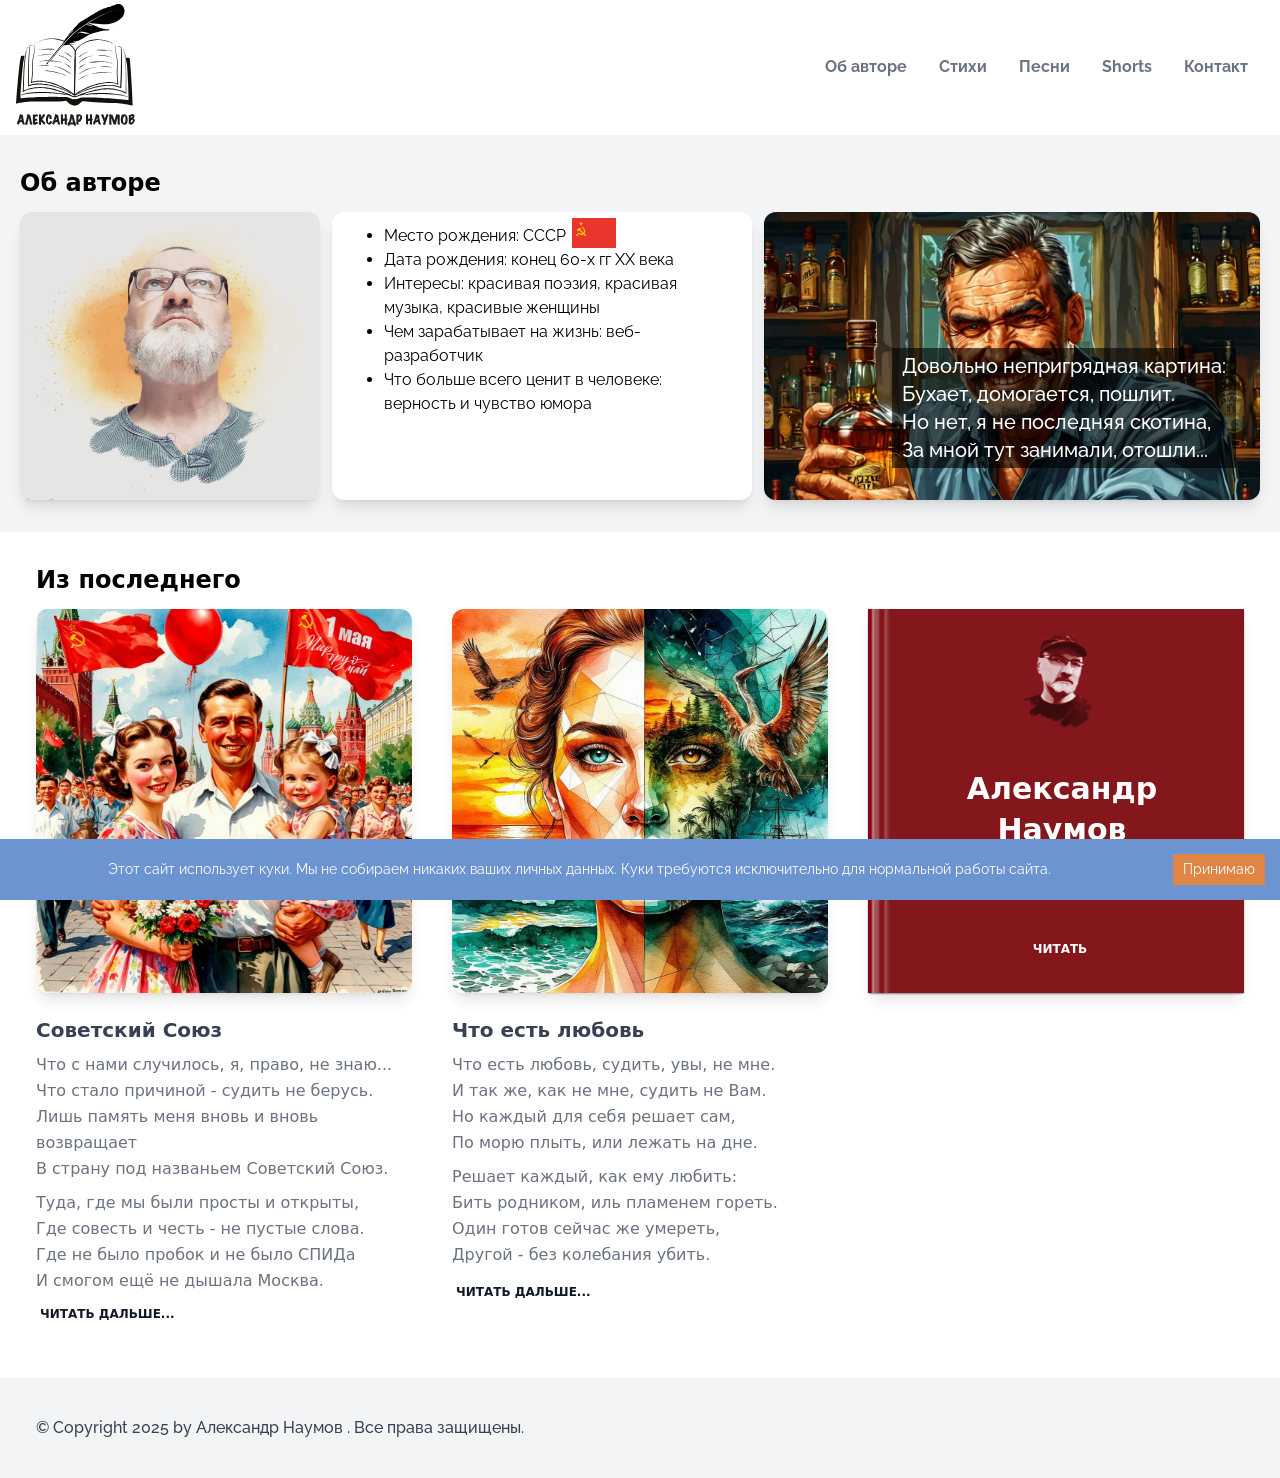
==== index.html @ 90d1d2d5 "Updates" ====
<!doctype html><html lang="en"><head><meta charset="utf-8"/><link rel="icon" href="/favicon.ico"/><meta name="viewport" content="width=device-width,initial-scale=1"/><meta name="theme-color" content="#000000"/><meta name="description" content="Web site created using create-react-app"/><link rel="apple-touch-icon" href="/logo192.png"/><link rel="manifest" href="/manifest.json"/><title>Александр Наумов, автор стихов и песен</title><script defer="defer" src="/static/js/main.314fba56.js"></script><link href="/static/css/main.958b67f0.css" rel="stylesheet"></head><body><noscript>You need to enable JavaScript to run this app.</noscript><div id="root"></div></body></html>
---- static/css/main.958b67f0.css ----
@import url(https://fonts.googleapis.com/css2?family=Raleway:wght@300;400;500;600;700;800;900&display=swap);
/*
! tailwindcss v3.2.4 | MIT License | https://tailwindcss.com
*/*,:after,:before{border:0 solid #e5e7eb;box-sizing:border-box}:after,:before{--tw-content:""}html{-webkit-text-size-adjust:100%;font-feature-settings:normal;font-family:ui-sans-serif,system-ui,-apple-system,BlinkMacSystemFont,Segoe UI,Roboto,Helvetica Neue,Arial,Noto Sans,sans-serif,Apple Color Emoji,Segoe UI Emoji,Segoe UI Symbol,Noto Color Emoji;line-height:1.5;tab-size:4}body{line-height:inherit;margin:0}hr{border-top-width:1px;color:inherit;height:0}abbr:where([title]){-webkit-text-decoration:underline dotted;text-decoration:underline dotted}h1,h2,h3,h4,h5,h6{font-size:inherit;font-weight:inherit}a{color:inherit;text-decoration:inherit}b,strong{font-weight:bolder}code,kbd,pre,samp{font-family:ui-monospace,SFMono-Regular,Menlo,Monaco,Consolas,Liberation Mono,Courier New,monospace;font-size:1em}small{font-size:80%}sub,sup{font-size:75%;line-height:0;position:relative;vertical-align:initial}sub{bottom:-.25em}sup{top:-.5em}table{border-collapse:collapse;border-color:inherit;text-indent:0}button,input,optgroup,select,textarea{color:inherit;font-family:inherit;font-size:100%;font-weight:inherit;line-height:inherit;margin:0;padding:0}button,select{text-transform:none}[type=button],[type=reset],[type=submit],button{-webkit-appearance:button;background-color:initial;background-image:none}:-moz-focusring{outline:auto}:-moz-ui-invalid{box-shadow:none}progress{vertical-align:initial}::-webkit-inner-spin-button,::-webkit-outer-spin-button{height:auto}[type=search]{-webkit-appearance:textfield;outline-offset:-2px}::-webkit-search-decoration{-webkit-appearance:none}::-webkit-file-upload-button{-webkit-appearance:button;font:inherit}summary{display:list-item}blockquote,dd,dl,figure,h1,h2,h3,h4,h5,h6,hr,p,pre{margin:0}fieldset{margin:0}fieldset,legend{padding:0}menu,ol,ul{list-style:none;margin:0;padding:0}textarea{resize:vertical}input::placeholder,textarea::placeholder{color:#9ca3af;opacity:1}[role=button],button{cursor:pointer}:disabled{cursor:default}audio,canvas,embed,iframe,img,object,svg,video{display:block;vertical-align:middle}img,video{height:auto;max-width:100%}[hidden]{display:none}body{font-family:Raleway}li{padding-left:1rem;padding-right:1rem}a,li{cursor:pointer}*,::backdrop,:after,:before{--tw-border-spacing-x:0;--tw-border-spacing-y:0;--tw-translate-x:0;--tw-translate-y:0;--tw-rotate:0;--tw-skew-x:0;--tw-skew-y:0;--tw-scale-x:1;--tw-scale-y:1;--tw-pan-x: ;--tw-pan-y: ;--tw-pinch-zoom: ;--tw-scroll-snap-strictness:proximity;--tw-ordinal: ;--tw-slashed-zero: ;--tw-numeric-figure: ;--tw-numeric-spacing: ;--tw-numeric-fraction: ;--tw-ring-inset: ;--tw-ring-offset-width:0px;--tw-ring-offset-color:#fff;--tw-ring-color:#3b82f680;--tw-ring-offset-shadow:0 0 #0000;--tw-ring-shadow:0 0 #0000;--tw-shadow:0 0 #0000;--tw-shadow-colored:0 0 #0000;--tw-blur: ;--tw-brightness: ;--tw-contrast: ;--tw-grayscale: ;--tw-hue-rotate: ;--tw-invert: ;--tw-saturate: ;--tw-sepia: ;--tw-drop-shadow: ;--tw-backdrop-blur: ;--tw-backdrop-brightness: ;--tw-backdrop-contrast: ;--tw-backdrop-grayscale: ;--tw-backdrop-hue-rotate: ;--tw-backdrop-invert: ;--tw-backdrop-opacity: ;--tw-backdrop-saturate: ;--tw-backdrop-sepia: }.container{width:100%}@media (min-width:480px){.container{max-width:480px}}@media (min-width:640px){.container{max-width:640px}}@media (min-width:768px){.container{max-width:768px}}@media (min-width:1024px){.container{max-width:1024px}}@media (min-width:1280px){.container{max-width:1280px}}@media (min-width:1536px){.container{max-width:1536px}}.fixed{position:fixed}.absolute{position:absolute}.\!absolute{position:absolute!important}.relative{position:relative}.inset-0{bottom:0;left:0;right:0;top:0}.-top-4{top:-1rem}.-right-9{right:-2.25rem}.right-0{right:0}.left-\[calc\(50vw-55px\)\]{left:calc(50vw - 55px)}.top-\[55px\]{top:55px}.right-\[calc\(50vw-55px\)\]{right:calc(50vw - 55px)}.left-\[-100\%\]{left:-100%}.left-0{left:0}.top-0{top:0}.left-\[calc\(50vw-60px\)\]{left:calc(50vw - 60px)}.right-\[calc\(50vw-60px\)\]{right:calc(50vw - 60px)}.z-30{z-index:30}.z-50{z-index:50}.m-auto{margin:auto}.mx-auto{margin-left:auto;margin-right:auto}.mx-0{margin-left:0;margin-right:0}.my-4{margin-bottom:1rem;margin-top:1rem}.my-8{margin-bottom:2rem;margin-top:2rem}.mt-5{margin-top:1.25rem}.mb-3{margin-bottom:.75rem}.mt-0{margin-top:0}.ml-10{margin-left:2.5rem}.mb-6{margin-bottom:1.5rem}.mb-2{margin-bottom:.5rem}.mt-2{margin-top:.5rem}.mt-4{margin-top:1rem}.mt-8{margin-top:2rem}.mb-4{margin-bottom:1rem}.mt-1{margin-top:.25rem}.mr-2{margin-right:.5rem}.mr-1{margin-right:.25rem}.block{display:block}.inline{display:inline}.flex{display:flex}.grid{display:grid}.hidden{display:none}.h-\[100px\]{height:100px}.h-full{height:100%}.h-72{height:18rem}.h-80{height:20rem}.h-auto{height:auto}.h-fit{height:-moz-fit-content;height:fit-content}.h-96{height:24rem}.h-8{height:2rem}.h-10{height:2.5rem}.min-h-\[calc\(100vh-228px\)\]{min-height:calc(100vh - 228px)}.w-full{width:100%}.w-72{width:18rem}.w-fit{width:-moz-fit-content;width:fit-content}.w-24{width:6rem}.w-8{width:2rem}.w-14{width:3.5rem}.w-\[60\%\]{width:60%}.w-10{width:2.5rem}.w-5{width:1.25rem}.max-w-\[1240px\]{max-width:1240px}.max-w-full{max-width:100%}.max-w-\[1280px\]{max-width:1280px}.max-w-\[600px\]{max-width:600px}.flex-grow{flex-grow:1}.basis-\[300px\]{flex-basis:300px}.basis-full{flex-basis:100%}.basis-\[40\%\]{flex-basis:40%}.basis-\[25\%\]{flex-basis:25%}.cursor-pointer{cursor:pointer}.touch-pan-y{--tw-pan-y:pan-y;touch-action:var(--tw-pan-x) var(--tw-pan-y) var(--tw-pinch-zoom)}.select-none{-webkit-user-select:none;user-select:none}.scroll-pb-32{scroll-padding-bottom:8rem}.list-disc{list-style-type:disc}.grid-cols-1{grid-template-columns:repeat(1,minmax(0,1fr))}.flex-row{flex-direction:row}.flex-col{flex-direction:column}.flex-wrap{flex-wrap:wrap}.place-items-center{place-items:center}.items-end{align-items:flex-end}.items-center{align-items:center}.justify-start{justify-content:flex-start}.justify-end{justify-content:flex-end}.justify-center{justify-content:center}.justify-between{justify-content:space-between}.gap-3{gap:.75rem}.gap-10{gap:2.5rem}.gap-2{gap:.5rem}.overflow-hidden{overflow:hidden}.rounded-xl{border-radius:.75rem}.rounded-lg{border-radius:.5rem}.rounded-sm{border-radius:.125rem}.rounded-md{border-radius:.375rem}.border{border-width:1px}.border-4{border-width:4px}.border-2{border-width:2px}.border-l-0{border-left-width:0}.border-r{border-right-width:1px}.border-b{border-bottom-width:1px}.border-b-4{border-bottom-width:4px}.border-solid{border-style:solid}.border-gray-300{--tw-border-opacity:1;border-color:rgb(209 213 219/var(--tw-border-opacity))}.border-\[\#84171c\]{--tw-border-opacity:1;border-color:rgb(132 23 28/var(--tw-border-opacity))}.border-gray-200{--tw-border-opacity:1;border-color:rgb(229 231 235/var(--tw-border-opacity))}.border-gray-100{--tw-border-opacity:1;border-color:rgb(243 244 246/var(--tw-border-opacity))}.border-r-gray-300{--tw-border-opacity:1;border-right-color:rgb(209 213 219/var(--tw-border-opacity))}.bg-gray-100{--tw-bg-opacity:1;background-color:rgb(243 244 246/var(--tw-bg-opacity))}.bg-white{--tw-bg-opacity:1;background-color:rgb(255 255 255/var(--tw-bg-opacity))}.bg-black{--tw-bg-opacity:1;background-color:rgb(0 0 0/var(--tw-bg-opacity))}.bg-transparent{background-color:initial}.bg-\[\#84171c\]{--tw-bg-opacity:1;background-color:rgb(132 23 28/var(--tw-bg-opacity))}.bg-gray-200{--tw-bg-opacity:1;background-color:rgb(229 231 235/var(--tw-bg-opacity))}.bg-gray-600{--tw-bg-opacity:1;background-color:rgb(75 85 99/var(--tw-bg-opacity))}.bg-gray-700{--tw-bg-opacity:1;background-color:rgb(55 65 81/var(--tw-bg-opacity))}.bg-opacity-60{--tw-bg-opacity:0.6}.bg-bg1{background-image:url(/static/media/bg1.59603374e8e051f99a6e.webp)}.bg-book-pattern{background-image:linear-gradient(90deg,#8a0015 3px,#ffffff80 5px,#ffffff40 7px,#ffffff40 10px,#0000 12px,#0000 16px,#ffffff40 17px,#0000 22px),url([data-uri])}.bg-cover{background-size:cover}.bg-clip-border{background-clip:initial}.p-3{padding:.75rem}.p-0{padding:0}.p-6{padding:1.5rem}.p-4{padding:1rem}.p-2{padding:.5rem}.px-4{padding-left:1rem;padding-right:1rem}.py-8{padding-bottom:2rem;padding-top:2rem}.px-6{padding-left:1.5rem;padding-right:1.5rem}.py-1{padding-bottom:.25rem;padding-top:.25rem}.px-2\.5{padding-left:.625rem;padding-right:.625rem}.px-2{padding-left:.5rem;padding-right:.5rem}.px-1{padding-left:.25rem;padding-right:.25rem}.py-4{padding-bottom:1rem;padding-top:1rem}.py-3{padding-bottom:.75rem;padding-top:.75rem}.px-0{padding-left:0;padding-right:0}.px-\[5px\]{padding-left:5px;padding-right:5px}.py-2{padding-bottom:.5rem;padding-top:.5rem}.pl-0{padding-left:0}.pl-8{padding-left:2rem}.pl-1{padding-left:.25rem}.pb-\[40px\]{padding-bottom:40px}.pb-\[30px\]{padding-bottom:30px}.pt-20{padding-top:5rem}.pb-8{padding-bottom:2rem}.pb-6{padding-bottom:1.5rem}.text-left{text-align:left}.text-center{text-align:center}.align-middle{vertical-align:middle}.font-sans{font-family:ui-sans-serif,system-ui,-apple-system,BlinkMacSystemFont,Segoe UI,Roboto,Helvetica Neue,Arial,Noto Sans,sans-serif,Apple Color Emoji,Segoe UI Emoji,Segoe UI Symbol,Noto Color Emoji}.text-2xl{font-size:1.5rem;line-height:2rem}.text-xl{font-size:1.25rem;line-height:1.75rem}.text-base{font-size:1rem;line-height:1.5rem}.text-xs{font-size:.75rem;line-height:1rem}.text-3xl{font-size:1.875rem;line-height:2.25rem}.text-4xl{font-size:2.25rem;line-height:2.5rem}.text-lg{font-size:1.125rem;line-height:1.75rem}.font-medium{font-weight:500}.font-semibold{font-weight:600}.font-normal{font-weight:400}.font-bold{font-weight:700}.uppercase{text-transform:uppercase}.leading-snug{line-height:1.375}.leading-relaxed{line-height:1.625}.leading-none{line-height:1}.tracking-normal{letter-spacing:0}.text-gray-700{--tw-text-opacity:1;color:rgb(55 65 81/var(--tw-text-opacity))}.text-white{--tw-text-opacity:1;color:rgb(255 255 255/var(--tw-text-opacity))}.text-inherit{color:inherit}.\!text-gray-500{--tw-text-opacity:1!important;color:rgb(107 114 128/var(--tw-text-opacity))!important}.text-gray-900{--tw-text-opacity:1;color:rgb(17 24 39/var(--tw-text-opacity))}.text-gray-500{--tw-text-opacity:1;color:rgb(107 114 128/var(--tw-text-opacity))}.text-green-600{--tw-text-opacity:1;color:rgb(22 163 74/var(--tw-text-opacity))}.antialiased{-webkit-font-smoothing:antialiased;-moz-osx-font-smoothing:grayscale}.mix-blend-hard-light{mix-blend-mode:hard-light}.shadow-lg{--tw-shadow:0 10px 15px -3px #0000001a,0 4px 6px -4px #0000001a;--tw-shadow-colored:0 10px 15px -3px var(--tw-shadow-color),0 4px 6px -4px var(--tw-shadow-color)}.shadow-lg,.shadow-none{box-shadow:0 0 #0000,0 0 #0000,var(--tw-shadow);box-shadow:var(--tw-ring-offset-shadow,0 0 #0000),var(--tw-ring-shadow,0 0 #0000),var(--tw-shadow)}.shadow-none{--tw-shadow:0 0 #0000;--tw-shadow-colored:0 0 #0000}.shadow-sm{--tw-shadow:0 1px 2px 0 #0000000d;--tw-shadow-colored:0 1px 2px 0 var(--tw-shadow-color);box-shadow:0 0 #0000,0 0 #0000,var(--tw-shadow);box-shadow:var(--tw-ring-offset-shadow,0 0 #0000),var(--tw-ring-shadow,0 0 #0000),var(--tw-shadow)}.filter{filter:var(--tw-blur) var(--tw-brightness) var(--tw-contrast) var(--tw-grayscale) var(--tw-hue-rotate) var(--tw-invert) var(--tw-saturate) var(--tw-sepia) var(--tw-drop-shadow)}.transition-colors{transition-duration:.15s;transition-property:color,background-color,border-color,text-decoration-color,fill,stroke;transition-timing-function:cubic-bezier(.4,0,.2,1)}.transition-all{transition-duration:.15s;transition-property:all;transition-timing-function:cubic-bezier(.4,0,.2,1)}.duration-500{transition-duration:.5s}.ease-in-out{transition-timing-function:cubic-bezier(.4,0,.2,1)}.fade-enter{opacity:0}.fade-enter-active,.fade-exit{opacity:1}.fade-exit-active{opacity:0}.fade-enter-active,.fade-exit-active{transition:opacity .5s}.youtube-video-image+figcaption{padding-left:10px;padding-top:10px}.CookieConsent button:hover{background-color:#fff!important;color:#111!important}input:checked~.content{display:inline-block}input:checked~.read-more{display:none}.book{transition:all .5s ease-in-out}.book:hover{transform:perspective(1000px) rotateY(-30deg);transform-style:preserve-3d}.page{z-index:-10}.page-6{z-index:-101}.hover\:border-gray-700:hover{--tw-border-opacity:1;border-color:rgb(55 65 81/var(--tw-border-opacity))}.hover\:border-gray-600:hover{--tw-border-opacity:1;border-color:rgb(75 85 99/var(--tw-border-opacity))}.hover\:bg-gray-900\/10:hover{background-color:#1118271a}.hover\:bg-white\/10:hover{background-color:#ffffff1a}.hover\:bg-gray-200:hover{--tw-bg-opacity:1;background-color:rgb(229 231 235/var(--tw-bg-opacity))}.hover\:bg-white:hover{--tw-bg-opacity:1;background-color:rgb(255 255 255/var(--tw-bg-opacity))}.hover\:text-gray-800:hover{--tw-text-opacity:1;color:rgb(31 41 55/var(--tw-text-opacity))}.hover\:text-gray-500:hover{--tw-text-opacity:1;color:rgb(107 114 128/var(--tw-text-opacity))}.focus\:border-gray-500:focus{--tw-border-opacity:1;border-color:rgb(107 114 128/var(--tw-border-opacity))}.focus\:outline-none:focus{outline:2px solid #0000;outline-offset:2px}.active\:bg-gray-900\/20:active{background-color:#11182733}.active\:bg-white\/30:active{background-color:#ffffff4d}.disabled\:pointer-events-none:disabled{pointer-events:none}.disabled\:opacity-50:disabled{opacity:.5}.disabled\:shadow-none:disabled{--tw-shadow:0 0 #0000;--tw-shadow-colored:0 0 #0000;box-shadow:0 0 #0000,0 0 #0000,var(--tw-shadow);box-shadow:var(--tw-ring-offset-shadow,0 0 #0000),var(--tw-ring-shadow,0 0 #0000),var(--tw-shadow)}.group:hover .group-hover\:right-\[-2px\]{right:-2px}.group:hover .group-hover\:right-\[-4px\]{right:-4px}.group:hover .group-hover\:right-\[-6px\]{right:-6px}.group:hover .group-hover\:right-\[-8px\]{right:-8px}.group:hover .group-hover\:right-\[-10px\]{right:-10px}.group:hover .group-hover\:right-\[-12px\]{right:-12px}.group:hover .group-hover\:right-\[-14px\]{right:-14px}.group:hover .group-hover\:right-\[-16px\]{right:-16px}.group:hover .group-hover\:right-\[-18px\]{right:-18px}.group:hover .group-hover\:right-\[-20px\]{right:-20px}.group:hover .group-hover\:right-\[-23px\]{right:-23px}.group:hover .group-hover\:h-\[calc\(100\%-2px\)\]{height:calc(100% - 2px)}.group:hover .group-hover\:h-\[calc\(100\%-4px\)\]{height:calc(100% - 4px)}.group:hover .group-hover\:h-\[calc\(100\%-6px\)\]{height:calc(100% - 6px)}.group:hover .group-hover\:h-\[calc\(100\%-8px\)\]{height:calc(100% - 8px)}.group:hover .group-hover\:h-\[calc\(100\%-10px\)\]{height:calc(100% - 10px)}.group:hover .group-hover\:h-\[calc\(100\%-12px\)\]{height:calc(100% - 12px)}.group:hover .group-hover\:h-\[calc\(100\%-14px\)\]{height:calc(100% - 14px)}.group:hover .group-hover\:h-\[calc\(100\%-16px\)\]{height:calc(100% - 16px)}.group:hover .group-hover\:h-\[calc\(100\%-18px\)\]{height:calc(100% - 18px)}.group:hover .group-hover\:h-\[calc\(100\%-20px\)\]{height:calc(100% - 20px)}.group.active .group-\[\.active\]\:bg-gray-600{--tw-bg-opacity:1;background-color:rgb(75 85 99/var(--tw-bg-opacity))}.group.active .group-\[\.active\]\:text-white{--tw-text-opacity:1;color:rgb(255 255 255/var(--tw-text-opacity))}@media (min-width:480px){.xs\:h-96{height:24rem}}@media (min-width:640px){.sm\:left-0{left:0}.sm\:top-0{top:0}.sm\:right-0{right:0}.sm\:mr-4{margin-right:1rem}.sm\:h-10{height:2.5rem}.sm\:w-10{width:2.5rem}.sm\:basis-\[30\%\]{flex-basis:30%}.sm\:px-2{padding-left:.5rem;padding-right:.5rem}.sm\:px-5{padding-left:1.25rem;padding-right:1.25rem}.sm\:px-4{padding-left:1rem;padding-right:1rem}.sm\:pb-\[30px\]{padding-bottom:30px}.sm\:text-2xl{font-size:1.5rem;line-height:2rem}}@media (min-width:768px){.md\:flex{display:flex}.md\:hidden{display:none}.md\:h-96{height:24rem}.md\:w-\[750px\]{width:750px}.md\:max-w-none{max-width:none}.md\:grid-cols-2{grid-template-columns:repeat(2,minmax(0,1fr))}.md\:text-3xl{font-size:1.875rem;line-height:2.25rem}}@media (min-width:1024px){.lg\:h-72{height:18rem}.lg\:basis-\[40\%\]{flex-basis:40%}.lg\:grid-cols-3{grid-template-columns:repeat(3,minmax(0,1fr))}.lg\:flex-nowrap{flex-wrap:nowrap}}.sk-circle{height:40px;margin:100px auto;position:relative;width:40px}.sk-circle .sk-child{height:100%;left:0;position:absolute;top:0;width:100%}.sk-circle .sk-child:before{animation:sk-circleBounceDelay 1.2s ease-in-out infinite both;background-color:#333;border-radius:100%;content:"";display:block;height:15%;margin:0 auto;width:15%}.sk-circle .sk-circle2{transform:rotate(30deg)}.sk-circle .sk-circle3{transform:rotate(60deg)}.sk-circle .sk-circle4{transform:rotate(90deg)}.sk-circle .sk-circle5{transform:rotate(120deg)}.sk-circle .sk-circle6{transform:rotate(150deg)}.sk-circle .sk-circle7{transform:rotate(180deg)}.sk-circle .sk-circle8{transform:rotate(210deg)}.sk-circle .sk-circle9{transform:rotate(240deg)}.sk-circle .sk-circle10{transform:rotate(270deg)}.sk-circle .sk-circle11{transform:rotate(300deg)}.sk-circle .sk-circle12{transform:rotate(330deg)}.sk-circle .sk-circle2:before{animation-delay:-1.1s}.sk-circle .sk-circle3:before{animation-delay:-1s}.sk-circle .sk-circle4:before{animation-delay:-.9s}.sk-circle .sk-circle5:before{animation-delay:-.8s}.sk-circle .sk-circle6:before{animation-delay:-.7s}.sk-circle .sk-circle7:before{animation-delay:-.6s}.sk-circle .sk-circle8:before{animation-delay:-.5s}.sk-circle .sk-circle9:before{animation-delay:-.4s}.sk-circle .sk-circle10:before{animation-delay:-.3s}.sk-circle .sk-circle11:before{animation-delay:-.2s}.sk-circle .sk-circle12:before{animation-delay:-.1s}@keyframes sk-circleBounceDelay{0%,80%,to{transform:scale(0)}40%{transform:scale(1)}}.playlist-gallery-div{grid-gap:0 1rem;display:grid;grid-template-columns:repeat(auto-fit,minmax(240px,1fr))}.youtube-video-figure{margin:0}.youtube-video-image{cursor:pointer;width:100%}.youtube-video-image+figcaption{color:inherit;font-weight:600;padding-bottom:2.2rem;text-align:left}@media only screen and (min-width:600px){.youtube-video-image+figcaption{padding-bottom:2.5rem}}
/*# sourceMappingURL=main.958b67f0.css.map*/
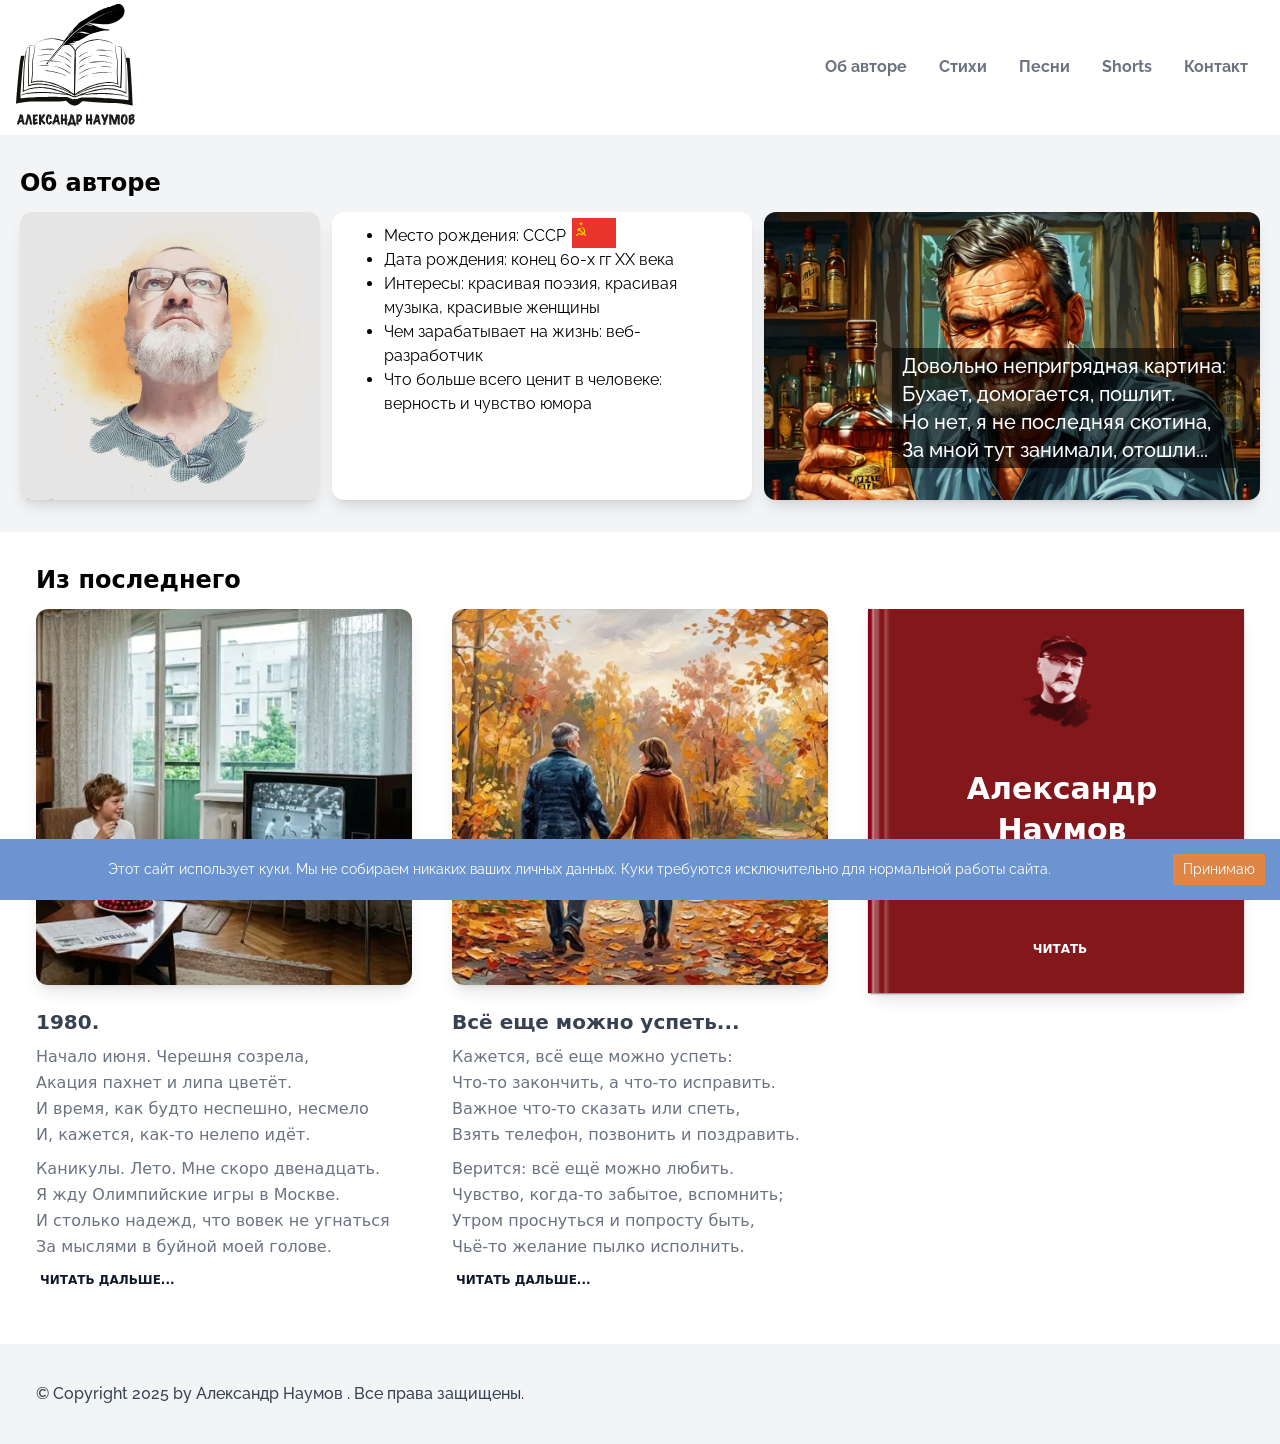
==== commit abbfb60d: "Updates" ====
--- a/index.html
+++ b/index.html
@@ -1 +1 @@
-<!doctype html><html lang="en"><head><meta charset="utf-8"/><link rel="icon" href="/favicon.ico"/><meta name="viewport" content="width=device-width,initial-scale=1"/><meta name="theme-color" content="#000000"/><meta name="description" content="Web site created using create-react-app"/><link rel="apple-touch-icon" href="/logo192.png"/><link rel="manifest" href="/manifest.json"/><title>Александр Наумов, автор стихов и песен</title><script defer="defer" src="/static/js/main.314fba56.js"></script><link href="/static/css/main.958b67f0.css" rel="stylesheet"></head><body><noscript>You need to enable JavaScript to run this app.</noscript><div id="root"></div></body></html>+<!doctype html><html lang="en"><head><meta charset="utf-8"/><link rel="icon" href="/favicon.ico"/><meta name="viewport" content="width=device-width,initial-scale=1"/><meta name="theme-color" content="#000000"/><meta name="description" content="Web site created using create-react-app"/><link rel="apple-touch-icon" href="/logo192.png"/><link rel="manifest" href="/manifest.json"/><title>Александр Наумов, автор стихов и песен</title><script defer="defer" src="/static/js/main.96e7b870.js"></script><link href="/static/css/main.c29b8dcf.css" rel="stylesheet"></head><body><noscript>You need to enable JavaScript to run this app.</noscript><div id="root"></div></body></html>
--- a/static/css/main.c29b8dcf.css
+++ b/static/css/main.c29b8dcf.css
@@ -0,0 +1,5 @@
+@import url(https://fonts.googleapis.com/css2?family=Raleway:wght@300;400;500;600;700;800;900&display=swap);
+/*
+! tailwindcss v3.2.4 | MIT License | https://tailwindcss.com
+*/*,:after,:before{border:0 solid #e5e7eb;box-sizing:border-box}:after,:before{--tw-content:""}html{-webkit-text-size-adjust:100%;font-feature-settings:normal;font-family:ui-sans-serif,system-ui,-apple-system,BlinkMacSystemFont,Segoe UI,Roboto,Helvetica Neue,Arial,Noto Sans,sans-serif,Apple Color Emoji,Segoe UI Emoji,Segoe UI Symbol,Noto Color Emoji;line-height:1.5;tab-size:4}body{line-height:inherit;margin:0}hr{border-top-width:1px;color:inherit;height:0}abbr:where([title]){-webkit-text-decoration:underline dotted;text-decoration:underline dotted}h1,h2,h3,h4,h5,h6{font-size:inherit;font-weight:inherit}a{color:inherit;text-decoration:inherit}b,strong{font-weight:bolder}code,kbd,pre,samp{font-family:ui-monospace,SFMono-Regular,Menlo,Monaco,Consolas,Liberation Mono,Courier New,monospace;font-size:1em}small{font-size:80%}sub,sup{font-size:75%;line-height:0;position:relative;vertical-align:initial}sub{bottom:-.25em}sup{top:-.5em}table{border-collapse:collapse;border-color:inherit;text-indent:0}button,input,optgroup,select,textarea{color:inherit;font-family:inherit;font-size:100%;font-weight:inherit;line-height:inherit;margin:0;padding:0}button,select{text-transform:none}[type=button],[type=reset],[type=submit],button{-webkit-appearance:button;background-color:initial;background-image:none}:-moz-focusring{outline:auto}:-moz-ui-invalid{box-shadow:none}progress{vertical-align:initial}::-webkit-inner-spin-button,::-webkit-outer-spin-button{height:auto}[type=search]{-webkit-appearance:textfield;outline-offset:-2px}::-webkit-search-decoration{-webkit-appearance:none}::-webkit-file-upload-button{-webkit-appearance:button;font:inherit}summary{display:list-item}blockquote,dd,dl,figure,h1,h2,h3,h4,h5,h6,hr,p,pre{margin:0}fieldset{margin:0}fieldset,legend{padding:0}menu,ol,ul{list-style:none;margin:0;padding:0}textarea{resize:vertical}input::placeholder,textarea::placeholder{color:#9ca3af;opacity:1}[role=button],button{cursor:pointer}:disabled{cursor:default}audio,canvas,embed,iframe,img,object,svg,video{display:block;vertical-align:middle}img,video{height:auto;max-width:100%}[hidden]{display:none}body{font-family:Raleway}li{padding-left:1rem;padding-right:1rem}a,li{cursor:pointer}*,::backdrop,:after,:before{--tw-border-spacing-x:0;--tw-border-spacing-y:0;--tw-translate-x:0;--tw-translate-y:0;--tw-rotate:0;--tw-skew-x:0;--tw-skew-y:0;--tw-scale-x:1;--tw-scale-y:1;--tw-pan-x: ;--tw-pan-y: ;--tw-pinch-zoom: ;--tw-scroll-snap-strictness:proximity;--tw-ordinal: ;--tw-slashed-zero: ;--tw-numeric-figure: ;--tw-numeric-spacing: ;--tw-numeric-fraction: ;--tw-ring-inset: ;--tw-ring-offset-width:0px;--tw-ring-offset-color:#fff;--tw-ring-color:#3b82f680;--tw-ring-offset-shadow:0 0 #0000;--tw-ring-shadow:0 0 #0000;--tw-shadow:0 0 #0000;--tw-shadow-colored:0 0 #0000;--tw-blur: ;--tw-brightness: ;--tw-contrast: ;--tw-grayscale: ;--tw-hue-rotate: ;--tw-invert: ;--tw-saturate: ;--tw-sepia: ;--tw-drop-shadow: ;--tw-backdrop-blur: ;--tw-backdrop-brightness: ;--tw-backdrop-contrast: ;--tw-backdrop-grayscale: ;--tw-backdrop-hue-rotate: ;--tw-backdrop-invert: ;--tw-backdrop-opacity: ;--tw-backdrop-saturate: ;--tw-backdrop-sepia: }.container{width:100%}@media (min-width:480px){.container{max-width:480px}}@media (min-width:640px){.container{max-width:640px}}@media (min-width:768px){.container{max-width:768px}}@media (min-width:1024px){.container{max-width:1024px}}@media (min-width:1280px){.container{max-width:1280px}}@media (min-width:1536px){.container{max-width:1536px}}.fixed{position:fixed}.absolute{position:absolute}.\!absolute{position:absolute!important}.relative{position:relative}.inset-0{bottom:0;left:0;right:0;top:0}.-top-4{top:-1rem}.-right-9{right:-2.25rem}.right-0{right:0}.left-\[calc\(50vw-55px\)\]{left:calc(50vw - 55px)}.top-\[55px\]{top:55px}.right-\[calc\(50vw-55px\)\]{right:calc(50vw - 55px)}.left-\[-100\%\]{left:-100%}.left-0{left:0}.top-0{top:0}.left-\[calc\(50vw-60px\)\]{left:calc(50vw - 60px)}.right-\[calc\(50vw-60px\)\]{right:calc(50vw - 60px)}.z-30{z-index:30}.z-50{z-index:50}.m-auto{margin:auto}.mx-auto{margin-left:auto;margin-right:auto}.mx-0{margin-left:0;margin-right:0}.my-4{margin-bottom:1rem;margin-top:1rem}.my-8{margin-bottom:2rem;margin-top:2rem}.mt-5{margin-top:1.25rem}.mb-3{margin-bottom:.75rem}.mt-0{margin-top:0}.ml-10{margin-left:2.5rem}.mt-4{margin-top:1rem}.mt-2{margin-top:.5rem}.mb-6{margin-bottom:1.5rem}.mb-2{margin-bottom:.5rem}.mt-8{margin-top:2rem}.mb-4{margin-bottom:1rem}.mt-1{margin-top:.25rem}.mr-2{margin-right:.5rem}.mr-1{margin-right:.25rem}.block{display:block}.inline{display:inline}.flex{display:flex}.grid{display:grid}.hidden{display:none}.aspect-square{aspect-ratio:1/1}.h-\[100px\]{height:100px}.h-full{height:100%}.h-72{height:18rem}.h-80{height:20rem}.h-fit{height:-moz-fit-content;height:fit-content}.h-96{height:24rem}.h-auto{height:auto}.h-8{height:2rem}.h-10{height:2.5rem}.min-h-\[calc\(100vh-228px\)\]{min-height:calc(100vh - 228px)}.w-full{width:100%}.w-72{width:18rem}.w-fit{width:-moz-fit-content;width:fit-content}.w-24{width:6rem}.w-8{width:2rem}.w-14{width:3.5rem}.w-\[60\%\]{width:60%}.w-10{width:2.5rem}.w-5{width:1.25rem}.max-w-\[1240px\]{max-width:1240px}.max-w-full{max-width:100%}.max-w-\[1280px\]{max-width:1280px}.max-w-\[600px\]{max-width:600px}.flex-grow{flex-grow:1}.basis-\[300px\]{flex-basis:300px}.basis-full{flex-basis:100%}.basis-\[40\%\]{flex-basis:40%}.basis-\[25\%\]{flex-basis:25%}.cursor-pointer{cursor:pointer}.touch-pan-y{--tw-pan-y:pan-y;touch-action:var(--tw-pan-x) var(--tw-pan-y) var(--tw-pinch-zoom)}.select-none{-webkit-user-select:none;user-select:none}.scroll-pb-32{scroll-padding-bottom:8rem}.list-disc{list-style-type:disc}.grid-cols-1{grid-template-columns:repeat(1,minmax(0,1fr))}.flex-row{flex-direction:row}.flex-col{flex-direction:column}.flex-wrap{flex-wrap:wrap}.place-items-center{place-items:center}.items-end{align-items:flex-end}.items-center{align-items:center}.justify-start{justify-content:flex-start}.justify-end{justify-content:flex-end}.justify-center{justify-content:center}.justify-between{justify-content:space-between}.gap-3{gap:.75rem}.gap-10{gap:2.5rem}.gap-2{gap:.5rem}.overflow-hidden{overflow:hidden}.rounded-xl{border-radius:.75rem}.rounded-lg{border-radius:.5rem}.rounded-sm{border-radius:.125rem}.rounded-md{border-radius:.375rem}.border{border-width:1px}.border-4{border-width:4px}.border-2{border-width:2px}.border-l-0{border-left-width:0}.border-r{border-right-width:1px}.border-b{border-bottom-width:1px}.border-b-4{border-bottom-width:4px}.border-solid{border-style:solid}.border-gray-300{--tw-border-opacity:1;border-color:rgb(209 213 219/var(--tw-border-opacity))}.border-\[\#84171c\]{--tw-border-opacity:1;border-color:rgb(132 23 28/var(--tw-border-opacity))}.border-gray-200{--tw-border-opacity:1;border-color:rgb(229 231 235/var(--tw-border-opacity))}.border-gray-100{--tw-border-opacity:1;border-color:rgb(243 244 246/var(--tw-border-opacity))}.border-r-gray-300{--tw-border-opacity:1;border-right-color:rgb(209 213 219/var(--tw-border-opacity))}.bg-gray-100{--tw-bg-opacity:1;background-color:rgb(243 244 246/var(--tw-bg-opacity))}.bg-white{--tw-bg-opacity:1;background-color:rgb(255 255 255/var(--tw-bg-opacity))}.bg-black{--tw-bg-opacity:1;background-color:rgb(0 0 0/var(--tw-bg-opacity))}.bg-\[\#84171c\]{--tw-bg-opacity:1;background-color:rgb(132 23 28/var(--tw-bg-opacity))}.bg-transparent{background-color:initial}.bg-gray-200{--tw-bg-opacity:1;background-color:rgb(229 231 235/var(--tw-bg-opacity))}.bg-gray-600{--tw-bg-opacity:1;background-color:rgb(75 85 99/var(--tw-bg-opacity))}.bg-gray-700{--tw-bg-opacity:1;background-color:rgb(55 65 81/var(--tw-bg-opacity))}.bg-opacity-60{--tw-bg-opacity:0.6}.bg-bg1{background-image:url(/static/media/bg1.59603374e8e051f99a6e.webp)}.bg-book-pattern{background-image:linear-gradient(90deg,#8a0015 3px,#ffffff80 5px,#ffffff40 7px,#ffffff40 10px,#0000 12px,#0000 16px,#ffffff40 17px,#0000 22px),url([data-uri])}.bg-cover{background-size:cover}.bg-clip-border{background-clip:initial}.object-cover{object-fit:cover}.p-3{padding:.75rem}.p-6{padding:1.5rem}.p-0{padding:0}.p-4{padding:1rem}.p-2{padding:.5rem}.px-4{padding-left:1rem;padding-right:1rem}.py-8{padding-bottom:2rem;padding-top:2rem}.px-6{padding-left:1.5rem;padding-right:1.5rem}.py-1{padding-bottom:.25rem;padding-top:.25rem}.px-2\.5{padding-left:.625rem;padding-right:.625rem}.px-2{padding-left:.5rem;padding-right:.5rem}.py-4{padding-bottom:1rem;padding-top:1rem}.py-3{padding-bottom:.75rem;padding-top:.75rem}.px-1{padding-left:.25rem;padding-right:.25rem}.px-0{padding-left:0;padding-right:0}.px-\[5px\]{padding-left:5px;padding-right:5px}.py-2{padding-bottom:.5rem;padding-top:.5rem}.pl-0{padding-left:0}.pl-8{padding-left:2rem}.pl-1{padding-left:.25rem}.pb-\[40px\]{padding-bottom:40px}.pb-\[30px\]{padding-bottom:30px}.pt-20{padding-top:5rem}.pb-8{padding-bottom:2rem}.pb-6{padding-bottom:1.5rem}.text-left{text-align:left}.text-center{text-align:center}.align-middle{vertical-align:middle}.font-sans{font-family:ui-sans-serif,system-ui,-apple-system,BlinkMacSystemFont,Segoe UI,Roboto,Helvetica Neue,Arial,Noto Sans,sans-serif,Apple Color Emoji,Segoe UI Emoji,Segoe UI Symbol,Noto Color Emoji}.text-2xl{font-size:1.5rem;line-height:2rem}.text-xl{font-size:1.25rem;line-height:1.75rem}.text-3xl{font-size:1.875rem;line-height:2.25rem}.text-base{font-size:1rem;line-height:1.5rem}.text-xs{font-size:.75rem;line-height:1rem}.text-4xl{font-size:2.25rem;line-height:2.5rem}.text-lg{font-size:1.125rem;line-height:1.75rem}.font-medium{font-weight:500}.font-semibold{font-weight:600}.font-normal{font-weight:400}.font-bold{font-weight:700}.uppercase{text-transform:uppercase}.leading-snug{line-height:1.375}.leading-relaxed{line-height:1.625}.leading-none{line-height:1}.tracking-normal{letter-spacing:0}.text-gray-700{--tw-text-opacity:1;color:rgb(55 65 81/var(--tw-text-opacity))}.text-white{--tw-text-opacity:1;color:rgb(255 255 255/var(--tw-text-opacity))}.text-inherit{color:inherit}.\!text-gray-500{--tw-text-opacity:1!important;color:rgb(107 114 128/var(--tw-text-opacity))!important}.text-gray-900{--tw-text-opacity:1;color:rgb(17 24 39/var(--tw-text-opacity))}.text-gray-500{--tw-text-opacity:1;color:rgb(107 114 128/var(--tw-text-opacity))}.text-green-600{--tw-text-opacity:1;color:rgb(22 163 74/var(--tw-text-opacity))}.antialiased{-webkit-font-smoothing:antialiased;-moz-osx-font-smoothing:grayscale}.mix-blend-hard-light{mix-blend-mode:hard-light}.shadow-lg{--tw-shadow:0 10px 15px -3px #0000001a,0 4px 6px -4px #0000001a;--tw-shadow-colored:0 10px 15px -3px var(--tw-shadow-color),0 4px 6px -4px var(--tw-shadow-color)}.shadow-lg,.shadow-sm{box-shadow:0 0 #0000,0 0 #0000,var(--tw-shadow);box-shadow:var(--tw-ring-offset-shadow,0 0 #0000),var(--tw-ring-shadow,0 0 #0000),var(--tw-shadow)}.shadow-sm{--tw-shadow:0 1px 2px 0 #0000000d;--tw-shadow-colored:0 1px 2px 0 var(--tw-shadow-color)}.shadow-none{--tw-shadow:0 0 #0000;--tw-shadow-colored:0 0 #0000;box-shadow:0 0 #0000,0 0 #0000,var(--tw-shadow);box-shadow:var(--tw-ring-offset-shadow,0 0 #0000),var(--tw-ring-shadow,0 0 #0000),var(--tw-shadow)}.filter{filter:var(--tw-blur) var(--tw-brightness) var(--tw-contrast) var(--tw-grayscale) var(--tw-hue-rotate) var(--tw-invert) var(--tw-saturate) var(--tw-sepia) var(--tw-drop-shadow)}.transition-all{transition-duration:.15s;transition-property:all;transition-timing-function:cubic-bezier(.4,0,.2,1)}.transition-colors{transition-duration:.15s;transition-property:color,background-color,border-color,text-decoration-color,fill,stroke;transition-timing-function:cubic-bezier(.4,0,.2,1)}.duration-500{transition-duration:.5s}.ease-in-out{transition-timing-function:cubic-bezier(.4,0,.2,1)}.fade-enter{opacity:0}.fade-enter-active,.fade-exit{opacity:1}.fade-exit-active{opacity:0}.fade-enter-active,.fade-exit-active{transition:opacity .5s}.youtube-video-image+figcaption{padding-left:10px;padding-top:10px}.CookieConsent button:hover{background-color:#fff!important;color:#111!important}input:checked~.content{display:inline-block}input:checked~.read-more{display:none}.book{transition:all .5s ease-in-out}.book:hover{transform:perspective(1000px) rotateY(-30deg);transform-style:preserve-3d}.page{z-index:-10}.page-6{z-index:-101}.hover\:border-gray-700:hover{--tw-border-opacity:1;border-color:rgb(55 65 81/var(--tw-border-opacity))}.hover\:border-gray-600:hover{--tw-border-opacity:1;border-color:rgb(75 85 99/var(--tw-border-opacity))}.hover\:bg-white\/10:hover{background-color:#ffffff1a}.hover\:bg-gray-900\/10:hover{background-color:#1118271a}.hover\:bg-gray-200:hover{--tw-bg-opacity:1;background-color:rgb(229 231 235/var(--tw-bg-opacity))}.hover\:bg-white:hover{--tw-bg-opacity:1;background-color:rgb(255 255 255/var(--tw-bg-opacity))}.hover\:text-gray-800:hover{--tw-text-opacity:1;color:rgb(31 41 55/var(--tw-text-opacity))}.hover\:text-gray-500:hover{--tw-text-opacity:1;color:rgb(107 114 128/var(--tw-text-opacity))}.focus\:border-gray-500:focus{--tw-border-opacity:1;border-color:rgb(107 114 128/var(--tw-border-opacity))}.focus\:outline-none:focus{outline:2px solid #0000;outline-offset:2px}.active\:bg-white\/30:active{background-color:#ffffff4d}.active\:bg-gray-900\/20:active{background-color:#11182733}.disabled\:pointer-events-none:disabled{pointer-events:none}.disabled\:opacity-50:disabled{opacity:.5}.disabled\:shadow-none:disabled{--tw-shadow:0 0 #0000;--tw-shadow-colored:0 0 #0000;box-shadow:0 0 #0000,0 0 #0000,var(--tw-shadow);box-shadow:var(--tw-ring-offset-shadow,0 0 #0000),var(--tw-ring-shadow,0 0 #0000),var(--tw-shadow)}.group:hover .group-hover\:right-\[-2px\]{right:-2px}.group:hover .group-hover\:right-\[-4px\]{right:-4px}.group:hover .group-hover\:right-\[-6px\]{right:-6px}.group:hover .group-hover\:right-\[-8px\]{right:-8px}.group:hover .group-hover\:right-\[-10px\]{right:-10px}.group:hover .group-hover\:right-\[-12px\]{right:-12px}.group:hover .group-hover\:right-\[-14px\]{right:-14px}.group:hover .group-hover\:right-\[-16px\]{right:-16px}.group:hover .group-hover\:right-\[-18px\]{right:-18px}.group:hover .group-hover\:right-\[-20px\]{right:-20px}.group:hover .group-hover\:right-\[-23px\]{right:-23px}.group:hover .group-hover\:h-\[calc\(100\%-2px\)\]{height:calc(100% - 2px)}.group:hover .group-hover\:h-\[calc\(100\%-4px\)\]{height:calc(100% - 4px)}.group:hover .group-hover\:h-\[calc\(100\%-6px\)\]{height:calc(100% - 6px)}.group:hover .group-hover\:h-\[calc\(100\%-8px\)\]{height:calc(100% - 8px)}.group:hover .group-hover\:h-\[calc\(100\%-10px\)\]{height:calc(100% - 10px)}.group:hover .group-hover\:h-\[calc\(100\%-12px\)\]{height:calc(100% - 12px)}.group:hover .group-hover\:h-\[calc\(100\%-14px\)\]{height:calc(100% - 14px)}.group:hover .group-hover\:h-\[calc\(100\%-16px\)\]{height:calc(100% - 16px)}.group:hover .group-hover\:h-\[calc\(100\%-18px\)\]{height:calc(100% - 18px)}.group:hover .group-hover\:h-\[calc\(100\%-20px\)\]{height:calc(100% - 20px)}.group.active .group-\[\.active\]\:bg-gray-600{--tw-bg-opacity:1;background-color:rgb(75 85 99/var(--tw-bg-opacity))}.group.active .group-\[\.active\]\:text-white{--tw-text-opacity:1;color:rgb(255 255 255/var(--tw-text-opacity))}@media (min-width:640px){.sm\:left-0{left:0}.sm\:top-0{top:0}.sm\:right-0{right:0}.sm\:mr-4{margin-right:1rem}.sm\:h-10{height:2.5rem}.sm\:w-10{width:2.5rem}.sm\:basis-\[30\%\]{flex-basis:30%}.sm\:px-2{padding-left:.5rem;padding-right:.5rem}.sm\:px-5{padding-left:1.25rem;padding-right:1.25rem}.sm\:px-4{padding-left:1rem;padding-right:1rem}.sm\:pb-\[30px\]{padding-bottom:30px}.sm\:text-2xl{font-size:1.5rem;line-height:2rem}}@media (min-width:768px){.md\:flex{display:flex}.md\:hidden{display:none}.md\:w-\[750px\]{width:750px}.md\:grid-cols-2{grid-template-columns:repeat(2,minmax(0,1fr))}.md\:text-3xl{font-size:1.875rem;line-height:2.25rem}}@media (min-width:1024px){.lg\:h-72{height:18rem}.lg\:basis-\[40\%\]{flex-basis:40%}.lg\:grid-cols-3{grid-template-columns:repeat(3,minmax(0,1fr))}.lg\:flex-nowrap{flex-wrap:nowrap}}.sk-circle{height:40px;margin:100px auto;position:relative;width:40px}.sk-circle .sk-child{height:100%;left:0;position:absolute;top:0;width:100%}.sk-circle .sk-child:before{animation:sk-circleBounceDelay 1.2s ease-in-out infinite both;background-color:#333;border-radius:100%;content:"";display:block;height:15%;margin:0 auto;width:15%}.sk-circle .sk-circle2{transform:rotate(30deg)}.sk-circle .sk-circle3{transform:rotate(60deg)}.sk-circle .sk-circle4{transform:rotate(90deg)}.sk-circle .sk-circle5{transform:rotate(120deg)}.sk-circle .sk-circle6{transform:rotate(150deg)}.sk-circle .sk-circle7{transform:rotate(180deg)}.sk-circle .sk-circle8{transform:rotate(210deg)}.sk-circle .sk-circle9{transform:rotate(240deg)}.sk-circle .sk-circle10{transform:rotate(270deg)}.sk-circle .sk-circle11{transform:rotate(300deg)}.sk-circle .sk-circle12{transform:rotate(330deg)}.sk-circle .sk-circle2:before{animation-delay:-1.1s}.sk-circle .sk-circle3:before{animation-delay:-1s}.sk-circle .sk-circle4:before{animation-delay:-.9s}.sk-circle .sk-circle5:before{animation-delay:-.8s}.sk-circle .sk-circle6:before{animation-delay:-.7s}.sk-circle .sk-circle7:before{animation-delay:-.6s}.sk-circle .sk-circle8:before{animation-delay:-.5s}.sk-circle .sk-circle9:before{animation-delay:-.4s}.sk-circle .sk-circle10:before{animation-delay:-.3s}.sk-circle .sk-circle11:before{animation-delay:-.2s}.sk-circle .sk-circle12:before{animation-delay:-.1s}@keyframes sk-circleBounceDelay{0%,80%,to{transform:scale(0)}40%{transform:scale(1)}}.playlist-gallery-div{grid-gap:0 1rem;display:grid;grid-template-columns:repeat(auto-fit,minmax(240px,1fr))}.youtube-video-figure{margin:0}.youtube-video-image{cursor:pointer;width:100%}.youtube-video-image+figcaption{color:inherit;font-weight:600;padding-bottom:2.2rem;text-align:left}@media only screen and (min-width:600px){.youtube-video-image+figcaption{padding-bottom:2.5rem}}
+/*# sourceMappingURL=main.c29b8dcf.css.map*/
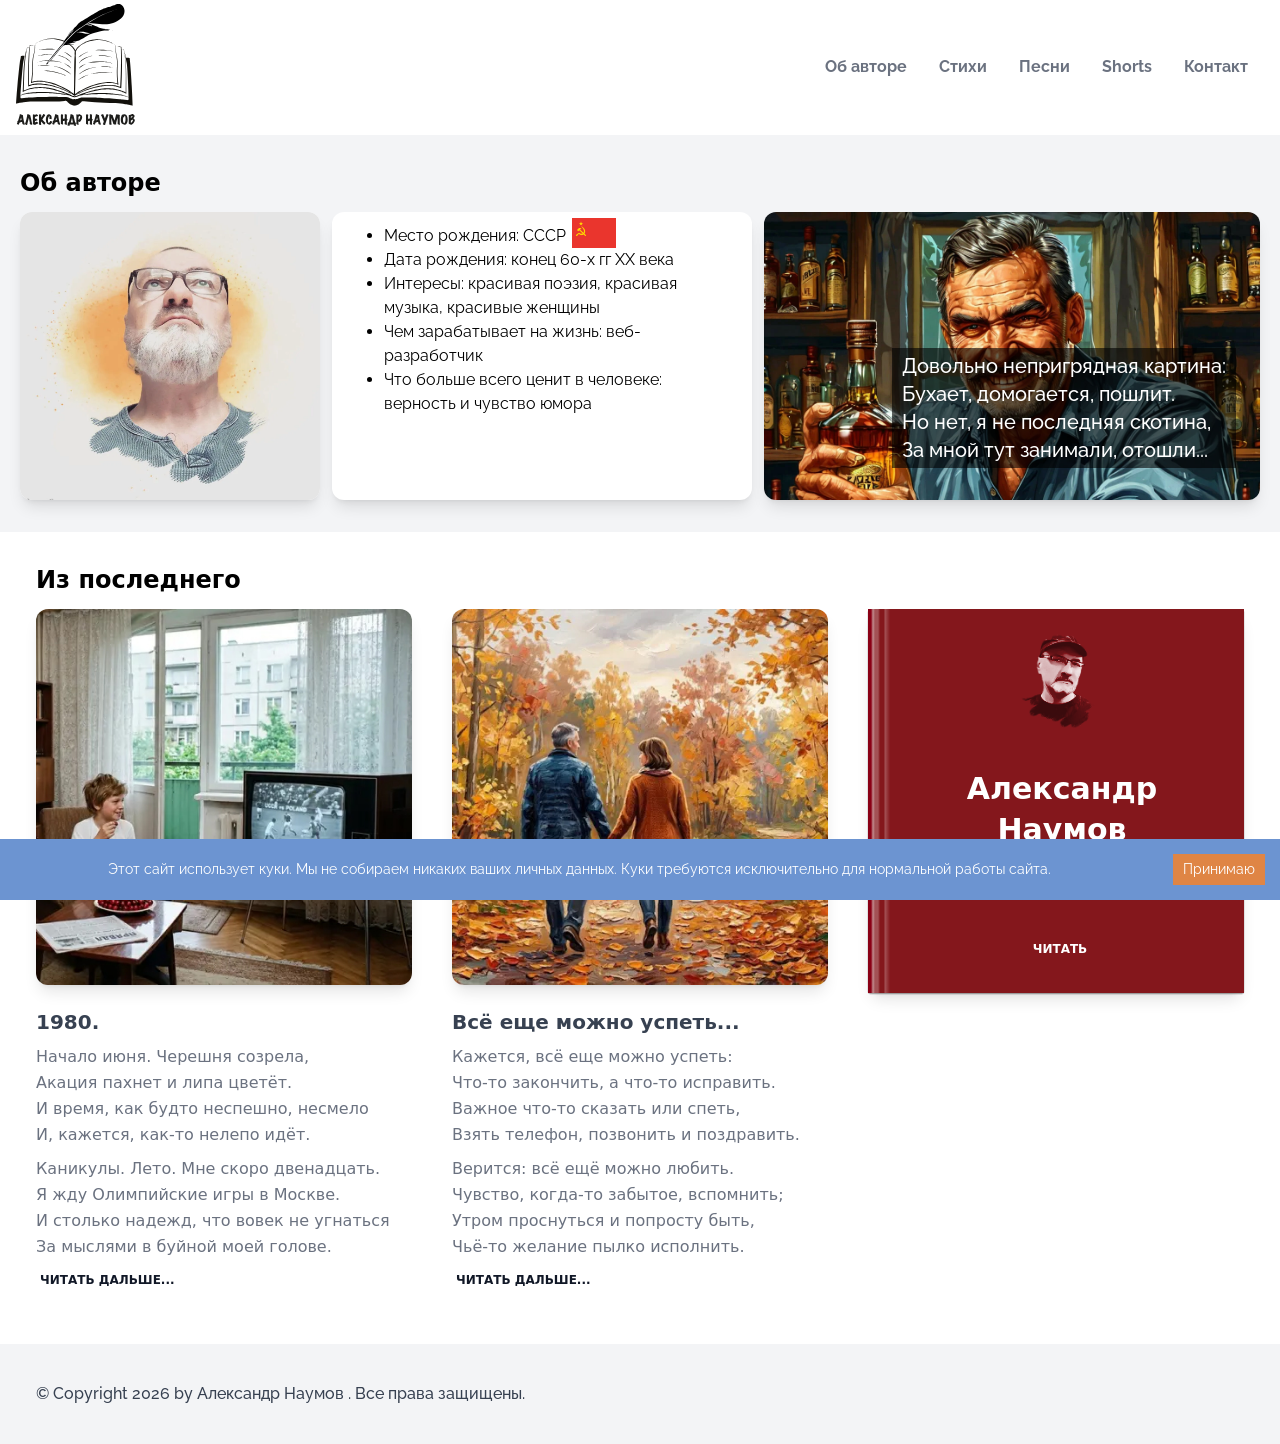
==== commit f0e0fdc0: "Updates" ====
--- a/index.html
+++ b/index.html
@@ -1 +1 @@
-<!doctype html><html lang="en"><head><meta charset="utf-8"/><link rel="icon" href="/favicon.ico"/><meta name="viewport" content="width=device-width,initial-scale=1"/><meta name="theme-color" content="#000000"/><meta name="description" content="Web site created using create-react-app"/><link rel="apple-touch-icon" href="/logo192.png"/><link rel="manifest" href="/manifest.json"/><title>Александр Наумов, автор стихов и песен</title><script defer="defer" src="/static/js/main.96e7b870.js"></script><link href="/static/css/main.c29b8dcf.css" rel="stylesheet"></head><body><noscript>You need to enable JavaScript to run this app.</noscript><div id="root"></div></body></html>+<!doctype html><html lang="en"><head><meta charset="utf-8"/><link rel="icon" href="/favicon.ico"/><meta name="viewport" content="width=device-width,initial-scale=1"/><meta name="theme-color" content="#000000"/><meta name="description" content="Web site created using create-react-app"/><link rel="apple-touch-icon" href="/logo192.png"/><link rel="manifest" href="/manifest.json"/><title>Александр Наумов, автор стихов и песен</title><script defer="defer" src="/static/js/main.766c7aab.js"></script><link href="/static/css/main.5b467fe3.css" rel="stylesheet"></head><body><noscript>You need to enable JavaScript to run this app.</noscript><div id="root"></div></body></html>
--- a/static/css/main.5b467fe3.css
+++ b/static/css/main.5b467fe3.css
@@ -0,0 +1,5 @@
+@import url(https://fonts.googleapis.com/css2?family=Raleway:wght@300;400;500;600;700;800;900&display=swap);
+/*
+! tailwindcss v3.2.4 | MIT License | https://tailwindcss.com
+*/*,:after,:before{border:0 solid #e5e7eb;box-sizing:border-box}:after,:before{--tw-content:""}html{-webkit-text-size-adjust:100%;font-feature-settings:normal;font-family:ui-sans-serif,system-ui,-apple-system,BlinkMacSystemFont,Segoe UI,Roboto,Helvetica Neue,Arial,Noto Sans,sans-serif,Apple Color Emoji,Segoe UI Emoji,Segoe UI Symbol,Noto Color Emoji;line-height:1.5;tab-size:4}body{line-height:inherit;margin:0}hr{border-top-width:1px;color:inherit;height:0}abbr:where([title]){-webkit-text-decoration:underline dotted;text-decoration:underline dotted}h1,h2,h3,h4,h5,h6{font-size:inherit;font-weight:inherit}a{color:inherit;text-decoration:inherit}b,strong{font-weight:bolder}code,kbd,pre,samp{font-family:ui-monospace,SFMono-Regular,Menlo,Monaco,Consolas,Liberation Mono,Courier New,monospace;font-size:1em}small{font-size:80%}sub,sup{font-size:75%;line-height:0;position:relative;vertical-align:initial}sub{bottom:-.25em}sup{top:-.5em}table{border-collapse:collapse;border-color:inherit;text-indent:0}button,input,optgroup,select,textarea{color:inherit;font-family:inherit;font-size:100%;font-weight:inherit;line-height:inherit;margin:0;padding:0}button,select{text-transform:none}[type=button],[type=reset],[type=submit],button{-webkit-appearance:button;background-color:initial;background-image:none}:-moz-focusring{outline:auto}:-moz-ui-invalid{box-shadow:none}progress{vertical-align:initial}::-webkit-inner-spin-button,::-webkit-outer-spin-button{height:auto}[type=search]{-webkit-appearance:textfield;outline-offset:-2px}::-webkit-search-decoration{-webkit-appearance:none}::-webkit-file-upload-button{-webkit-appearance:button;font:inherit}summary{display:list-item}blockquote,dd,dl,figure,h1,h2,h3,h4,h5,h6,hr,p,pre{margin:0}fieldset{margin:0}fieldset,legend{padding:0}menu,ol,ul{list-style:none;margin:0;padding:0}textarea{resize:vertical}input::placeholder,textarea::placeholder{color:#9ca3af;opacity:1}[role=button],button{cursor:pointer}:disabled{cursor:default}audio,canvas,embed,iframe,img,object,svg,video{display:block;vertical-align:middle}img,video{height:auto;max-width:100%}[hidden]{display:none}body{font-family:Raleway}li{padding-left:1rem;padding-right:1rem}a,li{cursor:pointer}*,::backdrop,:after,:before{--tw-border-spacing-x:0;--tw-border-spacing-y:0;--tw-translate-x:0;--tw-translate-y:0;--tw-rotate:0;--tw-skew-x:0;--tw-skew-y:0;--tw-scale-x:1;--tw-scale-y:1;--tw-pan-x: ;--tw-pan-y: ;--tw-pinch-zoom: ;--tw-scroll-snap-strictness:proximity;--tw-ordinal: ;--tw-slashed-zero: ;--tw-numeric-figure: ;--tw-numeric-spacing: ;--tw-numeric-fraction: ;--tw-ring-inset: ;--tw-ring-offset-width:0px;--tw-ring-offset-color:#fff;--tw-ring-color:#3b82f680;--tw-ring-offset-shadow:0 0 #0000;--tw-ring-shadow:0 0 #0000;--tw-shadow:0 0 #0000;--tw-shadow-colored:0 0 #0000;--tw-blur: ;--tw-brightness: ;--tw-contrast: ;--tw-grayscale: ;--tw-hue-rotate: ;--tw-invert: ;--tw-saturate: ;--tw-sepia: ;--tw-drop-shadow: ;--tw-backdrop-blur: ;--tw-backdrop-brightness: ;--tw-backdrop-contrast: ;--tw-backdrop-grayscale: ;--tw-backdrop-hue-rotate: ;--tw-backdrop-invert: ;--tw-backdrop-opacity: ;--tw-backdrop-saturate: ;--tw-backdrop-sepia: }.container{width:100%}@media (min-width:480px){.container{max-width:480px}}@media (min-width:640px){.container{max-width:640px}}@media (min-width:768px){.container{max-width:768px}}@media (min-width:1024px){.container{max-width:1024px}}@media (min-width:1280px){.container{max-width:1280px}}@media (min-width:1536px){.container{max-width:1536px}}.pointer-events-none{pointer-events:none}.fixed{position:fixed}.absolute{position:absolute}.\!absolute{position:absolute!important}.relative{position:relative}.inset-0{bottom:0;left:0;right:0;top:0}.-top-4{top:-1rem}.-right-9{right:-2.25rem}.right-0{right:0}.left-\[calc\(50vw-55px\)\]{left:calc(50vw - 55px)}.top-\[55px\]{top:55px}.right-\[calc\(50vw-55px\)\]{right:calc(50vw - 55px)}.left-\[-100\%\]{left:-100%}.left-0{left:0}.top-0{top:0}.left-\[calc\(50vw-60px\)\]{left:calc(50vw - 60px)}.right-\[calc\(50vw-60px\)\]{right:calc(50vw - 60px)}.z-30{z-index:30}.z-50{z-index:50}.z-40{z-index:40}.z-\[100\]{z-index:100}.m-auto{margin:auto}.mx-auto{margin-left:auto;margin-right:auto}.mx-0{margin-left:0;margin-right:0}.my-4{margin-bottom:1rem;margin-top:1rem}.my-8{margin-bottom:2rem;margin-top:2rem}.mt-5{margin-top:1.25rem}.mb-3{margin-bottom:.75rem}.mt-0{margin-top:0}.ml-10{margin-left:2.5rem}.mt-4{margin-top:1rem}.mt-2{margin-top:.5rem}.mb-6{margin-bottom:1.5rem}.mb-2{margin-bottom:.5rem}.mt-8{margin-top:2rem}.mb-4{margin-bottom:1rem}.mt-1{margin-top:.25rem}.mr-2{margin-right:.5rem}.mr-1{margin-right:.25rem}.block{display:block}.inline{display:inline}.flex{display:flex}.grid{display:grid}.hidden{display:none}.aspect-square{aspect-ratio:1/1}.h-\[100px\]{height:100px}.h-full{height:100%}.h-72{height:18rem}.h-80{height:20rem}.h-fit{height:-moz-fit-content;height:fit-content}.h-96{height:24rem}.h-auto{height:auto}.h-8{height:2rem}.h-10{height:2.5rem}.min-h-\[calc\(100vh-228px\)\]{min-height:calc(100vh - 228px)}.w-full{width:100%}.w-72{width:18rem}.w-fit{width:-moz-fit-content;width:fit-content}.w-24{width:6rem}.w-8{width:2rem}.w-14{width:3.5rem}.w-\[60\%\]{width:60%}.w-10{width:2.5rem}.w-5{width:1.25rem}.max-w-\[1240px\]{max-width:1240px}.max-w-full{max-width:100%}.max-w-\[1280px\]{max-width:1280px}.max-w-\[600px\]{max-width:600px}.flex-grow{flex-grow:1}.basis-\[300px\]{flex-basis:300px}.basis-full{flex-basis:100%}.basis-\[40\%\]{flex-basis:40%}.basis-\[25\%\]{flex-basis:25%}.cursor-pointer{cursor:pointer}.touch-pan-y{--tw-pan-y:pan-y;touch-action:var(--tw-pan-x) var(--tw-pan-y) var(--tw-pinch-zoom)}.select-none{-webkit-user-select:none;user-select:none}.scroll-pb-32{scroll-padding-bottom:8rem}.list-disc{list-style-type:disc}.grid-cols-1{grid-template-columns:repeat(1,minmax(0,1fr))}.flex-row{flex-direction:row}.flex-col{flex-direction:column}.flex-wrap{flex-wrap:wrap}.place-items-center{place-items:center}.items-end{align-items:flex-end}.items-center{align-items:center}.justify-start{justify-content:flex-start}.justify-end{justify-content:flex-end}.justify-center{justify-content:center}.justify-between{justify-content:space-between}.gap-3{gap:.75rem}.gap-10{gap:2.5rem}.gap-2{gap:.5rem}.overflow-hidden{overflow:hidden}.rounded-xl{border-radius:.75rem}.rounded-lg{border-radius:.5rem}.rounded-sm{border-radius:.125rem}.rounded-md{border-radius:.375rem}.border{border-width:1px}.border-4{border-width:4px}.border-2{border-width:2px}.border-l-0{border-left-width:0}.border-r{border-right-width:1px}.border-b{border-bottom-width:1px}.border-b-4{border-bottom-width:4px}.border-solid{border-style:solid}.border-gray-300{--tw-border-opacity:1;border-color:rgb(209 213 219/var(--tw-border-opacity))}.border-\[\#84171c\]{--tw-border-opacity:1;border-color:rgb(132 23 28/var(--tw-border-opacity))}.border-gray-200{--tw-border-opacity:1;border-color:rgb(229 231 235/var(--tw-border-opacity))}.border-gray-100{--tw-border-opacity:1;border-color:rgb(243 244 246/var(--tw-border-opacity))}.border-r-gray-300{--tw-border-opacity:1;border-right-color:rgb(209 213 219/var(--tw-border-opacity))}.bg-gray-100{--tw-bg-opacity:1;background-color:rgb(243 244 246/var(--tw-bg-opacity))}.bg-white{--tw-bg-opacity:1;background-color:rgb(255 255 255/var(--tw-bg-opacity))}.bg-black{--tw-bg-opacity:1;background-color:rgb(0 0 0/var(--tw-bg-opacity))}.bg-\[\#84171c\]{--tw-bg-opacity:1;background-color:rgb(132 23 28/var(--tw-bg-opacity))}.bg-transparent{background-color:initial}.bg-gray-200{--tw-bg-opacity:1;background-color:rgb(229 231 235/var(--tw-bg-opacity))}.bg-black\/50{background-color:#00000080}.bg-gray-600{--tw-bg-opacity:1;background-color:rgb(75 85 99/var(--tw-bg-opacity))}.bg-gray-700{--tw-bg-opacity:1;background-color:rgb(55 65 81/var(--tw-bg-opacity))}.bg-opacity-60{--tw-bg-opacity:0.6}.bg-bg1{background-image:url(/static/media/bg1.59603374e8e051f99a6e.webp)}.bg-book-pattern{background-image:linear-gradient(90deg,#8a0015 3px,#ffffff80 5px,#ffffff40 7px,#ffffff40 10px,#0000 12px,#0000 16px,#ffffff40 17px,#0000 22px),url([data-uri])}.bg-cover{background-size:cover}.bg-clip-border{background-clip:initial}.object-cover{object-fit:cover}.p-3{padding:.75rem}.p-6{padding:1.5rem}.p-0{padding:0}.p-4{padding:1rem}.p-2{padding:.5rem}.px-4{padding-left:1rem;padding-right:1rem}.py-8{padding-bottom:2rem;padding-top:2rem}.px-6{padding-left:1.5rem;padding-right:1.5rem}.py-1{padding-bottom:.25rem;padding-top:.25rem}.px-2\.5{padding-left:.625rem;padding-right:.625rem}.px-2{padding-left:.5rem;padding-right:.5rem}.py-4{padding-bottom:1rem;padding-top:1rem}.py-3{padding-bottom:.75rem;padding-top:.75rem}.px-1{padding-left:.25rem;padding-right:.25rem}.px-0{padding-left:0;padding-right:0}.px-\[5px\]{padding-left:5px;padding-right:5px}.py-2{padding-bottom:.5rem;padding-top:.5rem}.pl-0{padding-left:0}.pl-8{padding-left:2rem}.pl-1{padding-left:.25rem}.pb-\[40px\]{padding-bottom:40px}.pb-\[30px\]{padding-bottom:30px}.pt-20{padding-top:5rem}.pb-8{padding-bottom:2rem}.pb-6{padding-bottom:1.5rem}.text-left{text-align:left}.text-center{text-align:center}.align-middle{vertical-align:middle}.font-sans{font-family:ui-sans-serif,system-ui,-apple-system,BlinkMacSystemFont,Segoe UI,Roboto,Helvetica Neue,Arial,Noto Sans,sans-serif,Apple Color Emoji,Segoe UI Emoji,Segoe UI Symbol,Noto Color Emoji}.text-2xl{font-size:1.5rem;line-height:2rem}.text-xl{font-size:1.25rem;line-height:1.75rem}.text-3xl{font-size:1.875rem;line-height:2.25rem}.text-base{font-size:1rem;line-height:1.5rem}.text-xs{font-size:.75rem;line-height:1rem}.text-4xl{font-size:2.25rem;line-height:2.5rem}.text-lg{font-size:1.125rem;line-height:1.75rem}.font-medium{font-weight:500}.font-semibold{font-weight:600}.font-normal{font-weight:400}.font-bold{font-weight:700}.uppercase{text-transform:uppercase}.leading-snug{line-height:1.375}.leading-relaxed{line-height:1.625}.leading-none{line-height:1}.tracking-normal{letter-spacing:0}.text-gray-700{--tw-text-opacity:1;color:rgb(55 65 81/var(--tw-text-opacity))}.text-white{--tw-text-opacity:1;color:rgb(255 255 255/var(--tw-text-opacity))}.text-inherit{color:inherit}.\!text-gray-500{--tw-text-opacity:1!important;color:rgb(107 114 128/var(--tw-text-opacity))!important}.text-gray-900{--tw-text-opacity:1;color:rgb(17 24 39/var(--tw-text-opacity))}.text-gray-500{--tw-text-opacity:1;color:rgb(107 114 128/var(--tw-text-opacity))}.text-green-600{--tw-text-opacity:1;color:rgb(22 163 74/var(--tw-text-opacity))}.antialiased{-webkit-font-smoothing:antialiased;-moz-osx-font-smoothing:grayscale}.opacity-100{opacity:1}.opacity-0{opacity:0}.mix-blend-hard-light{mix-blend-mode:hard-light}.shadow-lg{--tw-shadow:0 10px 15px -3px #0000001a,0 4px 6px -4px #0000001a;--tw-shadow-colored:0 10px 15px -3px var(--tw-shadow-color),0 4px 6px -4px var(--tw-shadow-color)}.shadow-lg,.shadow-sm{box-shadow:0 0 #0000,0 0 #0000,var(--tw-shadow);box-shadow:var(--tw-ring-offset-shadow,0 0 #0000),var(--tw-ring-shadow,0 0 #0000),var(--tw-shadow)}.shadow-sm{--tw-shadow:0 1px 2px 0 #0000000d;--tw-shadow-colored:0 1px 2px 0 var(--tw-shadow-color)}.shadow-none{--tw-shadow:0 0 #0000;--tw-shadow-colored:0 0 #0000;box-shadow:0 0 #0000,0 0 #0000,var(--tw-shadow);box-shadow:var(--tw-ring-offset-shadow,0 0 #0000),var(--tw-ring-shadow,0 0 #0000),var(--tw-shadow)}.filter{filter:var(--tw-blur) var(--tw-brightness) var(--tw-contrast) var(--tw-grayscale) var(--tw-hue-rotate) var(--tw-invert) var(--tw-saturate) var(--tw-sepia) var(--tw-drop-shadow)}.transition-all{transition-duration:.15s;transition-property:all;transition-timing-function:cubic-bezier(.4,0,.2,1)}.transition-colors{transition-duration:.15s;transition-property:color,background-color,border-color,text-decoration-color,fill,stroke;transition-timing-function:cubic-bezier(.4,0,.2,1)}.transition-opacity{transition-duration:.15s;transition-property:opacity;transition-timing-function:cubic-bezier(.4,0,.2,1)}.duration-500{transition-duration:.5s}.ease-in-out{transition-timing-function:cubic-bezier(.4,0,.2,1)}.fade-enter{opacity:0}.fade-enter-active,.fade-exit{opacity:1}.fade-exit-active{opacity:0}.fade-enter-active,.fade-exit-active{transition:opacity .5s}.youtube-video-image+figcaption{padding-left:10px;padding-top:10px}.CookieConsent button:hover{background-color:#fff!important;color:#111!important}input:checked~.content{display:inline-block}input:checked~.read-more{display:none}.book{transition:all .5s ease-in-out}.book:hover{transform:perspective(1000px) rotateY(-30deg);transform-style:preserve-3d}.page{z-index:-10}.page-6{z-index:-101}.hover\:border-gray-700:hover{--tw-border-opacity:1;border-color:rgb(55 65 81/var(--tw-border-opacity))}.hover\:border-gray-600:hover{--tw-border-opacity:1;border-color:rgb(75 85 99/var(--tw-border-opacity))}.hover\:bg-white\/10:hover{background-color:#ffffff1a}.hover\:bg-gray-900\/10:hover{background-color:#1118271a}.hover\:bg-gray-200:hover{--tw-bg-opacity:1;background-color:rgb(229 231 235/var(--tw-bg-opacity))}.hover\:bg-white:hover{--tw-bg-opacity:1;background-color:rgb(255 255 255/var(--tw-bg-opacity))}.hover\:text-gray-800:hover{--tw-text-opacity:1;color:rgb(31 41 55/var(--tw-text-opacity))}.hover\:text-gray-500:hover{--tw-text-opacity:1;color:rgb(107 114 128/var(--tw-text-opacity))}.focus\:border-gray-500:focus{--tw-border-opacity:1;border-color:rgb(107 114 128/var(--tw-border-opacity))}.focus\:outline-none:focus{outline:2px solid #0000;outline-offset:2px}.active\:bg-white\/30:active{background-color:#ffffff4d}.active\:bg-gray-900\/20:active{background-color:#11182733}.disabled\:pointer-events-none:disabled{pointer-events:none}.disabled\:opacity-50:disabled{opacity:.5}.disabled\:shadow-none:disabled{--tw-shadow:0 0 #0000;--tw-shadow-colored:0 0 #0000;box-shadow:0 0 #0000,0 0 #0000,var(--tw-shadow);box-shadow:var(--tw-ring-offset-shadow,0 0 #0000),var(--tw-ring-shadow,0 0 #0000),var(--tw-shadow)}.group:hover .group-hover\:right-\[-2px\]{right:-2px}.group:hover .group-hover\:right-\[-4px\]{right:-4px}.group:hover .group-hover\:right-\[-6px\]{right:-6px}.group:hover .group-hover\:right-\[-8px\]{right:-8px}.group:hover .group-hover\:right-\[-10px\]{right:-10px}.group:hover .group-hover\:right-\[-12px\]{right:-12px}.group:hover .group-hover\:right-\[-14px\]{right:-14px}.group:hover .group-hover\:right-\[-16px\]{right:-16px}.group:hover .group-hover\:right-\[-18px\]{right:-18px}.group:hover .group-hover\:right-\[-20px\]{right:-20px}.group:hover .group-hover\:right-\[-23px\]{right:-23px}.group:hover .group-hover\:h-\[calc\(100\%-2px\)\]{height:calc(100% - 2px)}.group:hover .group-hover\:h-\[calc\(100\%-4px\)\]{height:calc(100% - 4px)}.group:hover .group-hover\:h-\[calc\(100\%-6px\)\]{height:calc(100% - 6px)}.group:hover .group-hover\:h-\[calc\(100\%-8px\)\]{height:calc(100% - 8px)}.group:hover .group-hover\:h-\[calc\(100\%-10px\)\]{height:calc(100% - 10px)}.group:hover .group-hover\:h-\[calc\(100\%-12px\)\]{height:calc(100% - 12px)}.group:hover .group-hover\:h-\[calc\(100\%-14px\)\]{height:calc(100% - 14px)}.group:hover .group-hover\:h-\[calc\(100\%-16px\)\]{height:calc(100% - 16px)}.group:hover .group-hover\:h-\[calc\(100\%-18px\)\]{height:calc(100% - 18px)}.group:hover .group-hover\:h-\[calc\(100\%-20px\)\]{height:calc(100% - 20px)}.group.active .group-\[\.active\]\:bg-gray-600{--tw-bg-opacity:1;background-color:rgb(75 85 99/var(--tw-bg-opacity))}.group.active .group-\[\.active\]\:text-white{--tw-text-opacity:1;color:rgb(255 255 255/var(--tw-text-opacity))}@media (min-width:640px){.sm\:left-0{left:0}.sm\:top-0{top:0}.sm\:right-0{right:0}.sm\:mr-4{margin-right:1rem}.sm\:h-10{height:2.5rem}.sm\:w-10{width:2.5rem}.sm\:basis-\[30\%\]{flex-basis:30%}.sm\:px-2{padding-left:.5rem;padding-right:.5rem}.sm\:px-5{padding-left:1.25rem;padding-right:1.25rem}.sm\:px-4{padding-left:1rem;padding-right:1rem}.sm\:pb-\[30px\]{padding-bottom:30px}.sm\:text-2xl{font-size:1.5rem;line-height:2rem}}@media (min-width:768px){.md\:flex{display:flex}.md\:hidden{display:none}.md\:w-\[750px\]{width:750px}.md\:grid-cols-2{grid-template-columns:repeat(2,minmax(0,1fr))}.md\:text-3xl{font-size:1.875rem;line-height:2.25rem}}@media (min-width:1024px){.lg\:h-72{height:18rem}.lg\:basis-\[40\%\]{flex-basis:40%}.lg\:grid-cols-3{grid-template-columns:repeat(3,minmax(0,1fr))}.lg\:flex-nowrap{flex-wrap:nowrap}}.sk-circle{height:40px;margin:100px auto;position:relative;width:40px}.sk-circle .sk-child{height:100%;left:0;position:absolute;top:0;width:100%}.sk-circle .sk-child:before{animation:sk-circleBounceDelay 1.2s ease-in-out infinite both;background-color:#333;border-radius:100%;content:"";display:block;height:15%;margin:0 auto;width:15%}.sk-circle .sk-circle2{transform:rotate(30deg)}.sk-circle .sk-circle3{transform:rotate(60deg)}.sk-circle .sk-circle4{transform:rotate(90deg)}.sk-circle .sk-circle5{transform:rotate(120deg)}.sk-circle .sk-circle6{transform:rotate(150deg)}.sk-circle .sk-circle7{transform:rotate(180deg)}.sk-circle .sk-circle8{transform:rotate(210deg)}.sk-circle .sk-circle9{transform:rotate(240deg)}.sk-circle .sk-circle10{transform:rotate(270deg)}.sk-circle .sk-circle11{transform:rotate(300deg)}.sk-circle .sk-circle12{transform:rotate(330deg)}.sk-circle .sk-circle2:before{animation-delay:-1.1s}.sk-circle .sk-circle3:before{animation-delay:-1s}.sk-circle .sk-circle4:before{animation-delay:-.9s}.sk-circle .sk-circle5:before{animation-delay:-.8s}.sk-circle .sk-circle6:before{animation-delay:-.7s}.sk-circle .sk-circle7:before{animation-delay:-.6s}.sk-circle .sk-circle8:before{animation-delay:-.5s}.sk-circle .sk-circle9:before{animation-delay:-.4s}.sk-circle .sk-circle10:before{animation-delay:-.3s}.sk-circle .sk-circle11:before{animation-delay:-.2s}.sk-circle .sk-circle12:before{animation-delay:-.1s}@keyframes sk-circleBounceDelay{0%,80%,to{transform:scale(0)}40%{transform:scale(1)}}.playlist-gallery-div{grid-gap:0 1rem;display:grid;grid-template-columns:repeat(auto-fit,minmax(240px,1fr))}.youtube-video-figure{margin:0}.youtube-video-image{cursor:pointer;width:100%}.youtube-video-image+figcaption{color:inherit;font-weight:600;padding-bottom:2.2rem;text-align:left}@media only screen and (min-width:600px){.youtube-video-image+figcaption{padding-bottom:2.5rem}}
+/*# sourceMappingURL=main.5b467fe3.css.map*/
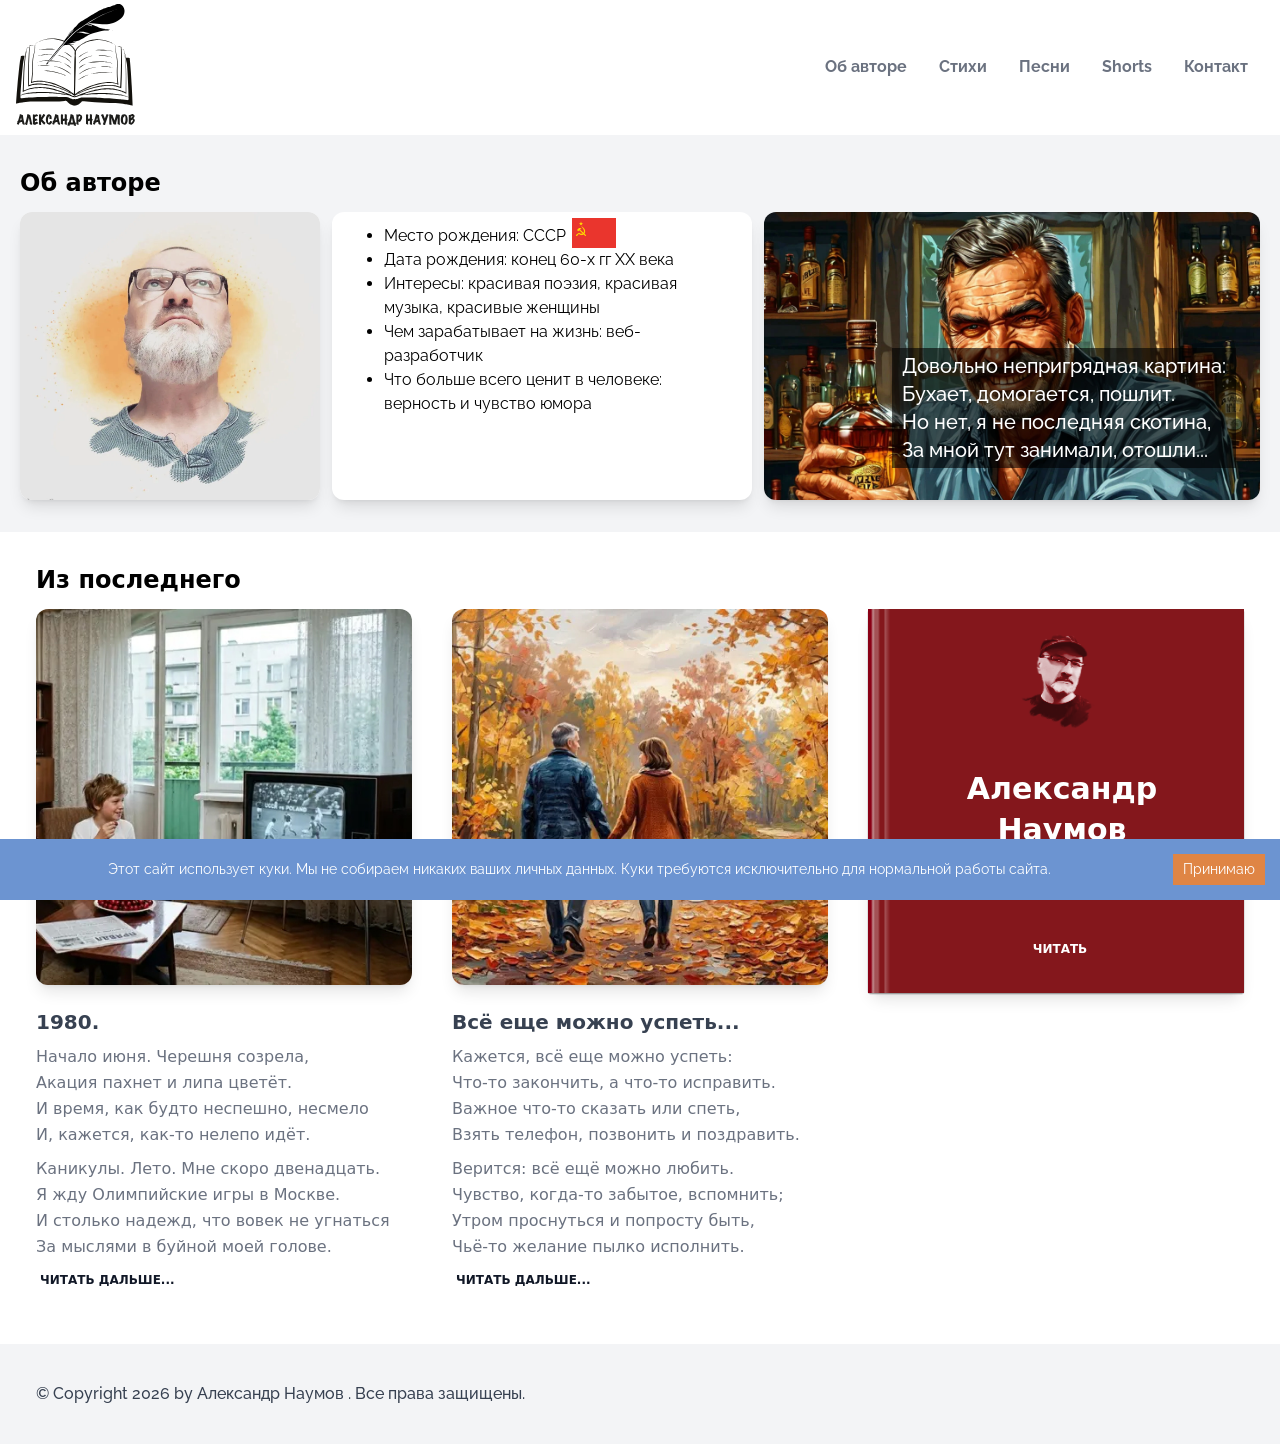
==== commit 73bfdb2d: "Updates" ====
--- a/index.html
+++ b/index.html
@@ -1 +1 @@
-<!doctype html><html lang="en"><head><meta charset="utf-8"/><link rel="icon" href="/favicon.ico"/><meta name="viewport" content="width=device-width,initial-scale=1"/><meta name="theme-color" content="#000000"/><meta name="description" content="Web site created using create-react-app"/><link rel="apple-touch-icon" href="/logo192.png"/><link rel="manifest" href="/manifest.json"/><title>Александр Наумов, автор стихов и песен</title><script defer="defer" src="/static/js/main.766c7aab.js"></script><link href="/static/css/main.5b467fe3.css" rel="stylesheet"></head><body><noscript>You need to enable JavaScript to run this app.</noscript><div id="root"></div></body></html>+<!doctype html><html lang="en"><head><meta charset="utf-8"/><link rel="icon" href="/favicon.ico"/><meta name="viewport" content="width=device-width,initial-scale=1"/><meta name="theme-color" content="#000000"/><meta name="description" content="Web site created using create-react-app"/><link rel="apple-touch-icon" href="/logo192.png"/><link rel="manifest" href="/manifest.json"/><title>Александр Наумов, автор стихов и песен</title><script defer="defer" src="/static/js/main.a7259ca2.js"></script><link href="/static/css/main.f604ea47.css" rel="stylesheet"></head><body><noscript>You need to enable JavaScript to run this app.</noscript><div id="root"></div></body></html>
--- a/static/css/main.f604ea47.css
+++ b/static/css/main.f604ea47.css
@@ -0,0 +1,5 @@
+@import url(https://fonts.googleapis.com/css2?family=Raleway:wght@300;400;500;600;700;800;900&display=swap);
+/*
+! tailwindcss v3.2.4 | MIT License | https://tailwindcss.com
+*/*,:after,:before{border:0 solid #e5e7eb;box-sizing:border-box}:after,:before{--tw-content:""}html{-webkit-text-size-adjust:100%;font-feature-settings:normal;font-family:ui-sans-serif,system-ui,-apple-system,BlinkMacSystemFont,Segoe UI,Roboto,Helvetica Neue,Arial,Noto Sans,sans-serif,Apple Color Emoji,Segoe UI Emoji,Segoe UI Symbol,Noto Color Emoji;line-height:1.5;tab-size:4}body{line-height:inherit;margin:0}hr{border-top-width:1px;color:inherit;height:0}abbr:where([title]){-webkit-text-decoration:underline dotted;text-decoration:underline dotted}h1,h2,h3,h4,h5,h6{font-size:inherit;font-weight:inherit}a{color:inherit;text-decoration:inherit}b,strong{font-weight:bolder}code,kbd,pre,samp{font-family:ui-monospace,SFMono-Regular,Menlo,Monaco,Consolas,Liberation Mono,Courier New,monospace;font-size:1em}small{font-size:80%}sub,sup{font-size:75%;line-height:0;position:relative;vertical-align:initial}sub{bottom:-.25em}sup{top:-.5em}table{border-collapse:collapse;border-color:inherit;text-indent:0}button,input,optgroup,select,textarea{color:inherit;font-family:inherit;font-size:100%;font-weight:inherit;line-height:inherit;margin:0;padding:0}button,select{text-transform:none}[type=button],[type=reset],[type=submit],button{-webkit-appearance:button;background-color:initial;background-image:none}:-moz-focusring{outline:auto}:-moz-ui-invalid{box-shadow:none}progress{vertical-align:initial}::-webkit-inner-spin-button,::-webkit-outer-spin-button{height:auto}[type=search]{-webkit-appearance:textfield;outline-offset:-2px}::-webkit-search-decoration{-webkit-appearance:none}::-webkit-file-upload-button{-webkit-appearance:button;font:inherit}summary{display:list-item}blockquote,dd,dl,figure,h1,h2,h3,h4,h5,h6,hr,p,pre{margin:0}fieldset{margin:0}fieldset,legend{padding:0}menu,ol,ul{list-style:none;margin:0;padding:0}textarea{resize:vertical}input::placeholder,textarea::placeholder{color:#9ca3af;opacity:1}[role=button],button{cursor:pointer}:disabled{cursor:default}audio,canvas,embed,iframe,img,object,svg,video{display:block;vertical-align:middle}img,video{height:auto;max-width:100%}[hidden]{display:none}body{font-family:Raleway}li{padding-left:1rem;padding-right:1rem}a,li{cursor:pointer}*,::backdrop,:after,:before{--tw-border-spacing-x:0;--tw-border-spacing-y:0;--tw-translate-x:0;--tw-translate-y:0;--tw-rotate:0;--tw-skew-x:0;--tw-skew-y:0;--tw-scale-x:1;--tw-scale-y:1;--tw-pan-x: ;--tw-pan-y: ;--tw-pinch-zoom: ;--tw-scroll-snap-strictness:proximity;--tw-ordinal: ;--tw-slashed-zero: ;--tw-numeric-figure: ;--tw-numeric-spacing: ;--tw-numeric-fraction: ;--tw-ring-inset: ;--tw-ring-offset-width:0px;--tw-ring-offset-color:#fff;--tw-ring-color:#3b82f680;--tw-ring-offset-shadow:0 0 #0000;--tw-ring-shadow:0 0 #0000;--tw-shadow:0 0 #0000;--tw-shadow-colored:0 0 #0000;--tw-blur: ;--tw-brightness: ;--tw-contrast: ;--tw-grayscale: ;--tw-hue-rotate: ;--tw-invert: ;--tw-saturate: ;--tw-sepia: ;--tw-drop-shadow: ;--tw-backdrop-blur: ;--tw-backdrop-brightness: ;--tw-backdrop-contrast: ;--tw-backdrop-grayscale: ;--tw-backdrop-hue-rotate: ;--tw-backdrop-invert: ;--tw-backdrop-opacity: ;--tw-backdrop-saturate: ;--tw-backdrop-sepia: }.container{width:100%}@media (min-width:480px){.container{max-width:480px}}@media (min-width:640px){.container{max-width:640px}}@media (min-width:768px){.container{max-width:768px}}@media (min-width:1024px){.container{max-width:1024px}}@media (min-width:1280px){.container{max-width:1280px}}@media (min-width:1536px){.container{max-width:1536px}}.pointer-events-none{pointer-events:none}.fixed{position:fixed}.absolute{position:absolute}.\!absolute{position:absolute!important}.relative{position:relative}.inset-0{bottom:0;left:0;right:0;top:0}.-top-4{top:-1rem}.-right-9{right:-2.25rem}.right-0{right:0}.left-\[calc\(50vw-55px\)\]{left:calc(50vw - 55px)}.top-\[55px\]{top:55px}.right-\[calc\(50vw-55px\)\]{right:calc(50vw - 55px)}.left-\[-100\%\]{left:-100%}.left-0{left:0}.top-0{top:0}.left-\[calc\(50vw-60px\)\]{left:calc(50vw - 60px)}.right-\[calc\(50vw-60px\)\]{right:calc(50vw - 60px)}.z-30{z-index:30}.z-50{z-index:50}.z-40{z-index:40}.z-\[100\]{z-index:100}.m-auto{margin:auto}.mx-auto{margin-left:auto;margin-right:auto}.mx-0{margin-left:0;margin-right:0}.my-4{margin-bottom:1rem;margin-top:1rem}.my-8{margin-bottom:2rem;margin-top:2rem}.mt-5{margin-top:1.25rem}.mb-3{margin-bottom:.75rem}.mt-0{margin-top:0}.ml-10{margin-left:2.5rem}.mt-4{margin-top:1rem}.mt-2{margin-top:.5rem}.mb-6{margin-bottom:1.5rem}.mb-2{margin-bottom:.5rem}.mt-8{margin-top:2rem}.mb-4{margin-bottom:1rem}.mt-1{margin-top:.25rem}.mr-2{margin-right:.5rem}.mr-1{margin-right:.25rem}.block{display:block}.inline{display:inline}.flex{display:flex}.grid{display:grid}.hidden{display:none}.aspect-square{aspect-ratio:1/1}.h-\[100px\]{height:100px}.h-full{height:100%}.h-72{height:18rem}.h-80{height:20rem}.h-fit{height:-moz-fit-content;height:fit-content}.h-96{height:24rem}.h-auto{height:auto}.h-8{height:2rem}.h-10{height:2.5rem}.min-h-\[calc\(100vh-228px\)\]{min-height:calc(100vh - 228px)}.w-full{width:100%}.w-72{width:18rem}.w-fit{width:-moz-fit-content;width:fit-content}.w-24{width:6rem}.w-8{width:2rem}.w-14{width:3.5rem}.w-\[60\%\]{width:60%}.w-10{width:2.5rem}.w-5{width:1.25rem}.max-w-\[1240px\]{max-width:1240px}.max-w-full{max-width:100%}.max-w-\[1280px\]{max-width:1280px}.max-w-\[600px\]{max-width:600px}.flex-grow{flex-grow:1}.basis-\[300px\]{flex-basis:300px}.basis-full{flex-basis:100%}.basis-\[40\%\]{flex-basis:40%}.basis-\[25\%\]{flex-basis:25%}.cursor-pointer{cursor:pointer}.touch-pan-y{--tw-pan-y:pan-y;touch-action:var(--tw-pan-x) var(--tw-pan-y) var(--tw-pinch-zoom)}.select-none{-webkit-user-select:none;user-select:none}.scroll-pb-32{scroll-padding-bottom:8rem}.list-disc{list-style-type:disc}.grid-cols-1{grid-template-columns:repeat(1,minmax(0,1fr))}.flex-row{flex-direction:row}.flex-col{flex-direction:column}.flex-wrap{flex-wrap:wrap}.place-items-center{place-items:center}.items-end{align-items:flex-end}.items-center{align-items:center}.justify-start{justify-content:flex-start}.justify-end{justify-content:flex-end}.justify-center{justify-content:center}.justify-between{justify-content:space-between}.gap-3{gap:.75rem}.gap-10{gap:2.5rem}.gap-2{gap:.5rem}.overflow-hidden{overflow:hidden}.rounded-xl{border-radius:.75rem}.rounded-lg{border-radius:.5rem}.rounded-sm{border-radius:.125rem}.rounded-md{border-radius:.375rem}.border{border-width:1px}.border-4{border-width:4px}.border-2{border-width:2px}.border-l-0{border-left-width:0}.border-r{border-right-width:1px}.border-b{border-bottom-width:1px}.border-b-4{border-bottom-width:4px}.border-solid{border-style:solid}.border-gray-300{--tw-border-opacity:1;border-color:rgb(209 213 219/var(--tw-border-opacity))}.border-\[\#84171c\]{--tw-border-opacity:1;border-color:rgb(132 23 28/var(--tw-border-opacity))}.border-gray-200{--tw-border-opacity:1;border-color:rgb(229 231 235/var(--tw-border-opacity))}.border-gray-100{--tw-border-opacity:1;border-color:rgb(243 244 246/var(--tw-border-opacity))}.border-r-gray-300{--tw-border-opacity:1;border-right-color:rgb(209 213 219/var(--tw-border-opacity))}.bg-gray-100{--tw-bg-opacity:1;background-color:rgb(243 244 246/var(--tw-bg-opacity))}.bg-white{--tw-bg-opacity:1;background-color:rgb(255 255 255/var(--tw-bg-opacity))}.bg-black{--tw-bg-opacity:1;background-color:rgb(0 0 0/var(--tw-bg-opacity))}.bg-\[\#84171c\]{--tw-bg-opacity:1;background-color:rgb(132 23 28/var(--tw-bg-opacity))}.bg-transparent{background-color:initial}.bg-gray-200{--tw-bg-opacity:1;background-color:rgb(229 231 235/var(--tw-bg-opacity))}.bg-black\/50{background-color:#00000080}.bg-gray-600{--tw-bg-opacity:1;background-color:rgb(75 85 99/var(--tw-bg-opacity))}.bg-gray-700{--tw-bg-opacity:1;background-color:rgb(55 65 81/var(--tw-bg-opacity))}.bg-opacity-60{--tw-bg-opacity:0.6}.bg-bg1{background-image:url(/static/media/bg1.59603374e8e051f99a6e.webp)}.bg-book-pattern{background-image:linear-gradient(90deg,#8a0015 3px,#ffffff80 5px,#ffffff40 7px,#ffffff40 10px,#0000 12px,#0000 16px,#ffffff40 17px,#0000 22px),url([data-uri])}.bg-cover{background-size:cover}.bg-clip-border{background-clip:initial}.object-cover{object-fit:cover}.p-3{padding:.75rem}.p-6{padding:1.5rem}.p-0{padding:0}.p-4{padding:1rem}.p-2{padding:.5rem}.px-4{padding-left:1rem;padding-right:1rem}.py-8{padding-bottom:2rem;padding-top:2rem}.px-6{padding-left:1.5rem;padding-right:1.5rem}.py-1{padding-bottom:.25rem;padding-top:.25rem}.px-2\.5{padding-left:.625rem;padding-right:.625rem}.px-2{padding-left:.5rem;padding-right:.5rem}.py-4{padding-bottom:1rem;padding-top:1rem}.py-3{padding-bottom:.75rem;padding-top:.75rem}.px-1{padding-left:.25rem;padding-right:.25rem}.px-0{padding-left:0;padding-right:0}.px-\[5px\]{padding-left:5px;padding-right:5px}.py-2{padding-bottom:.5rem;padding-top:.5rem}.pl-0{padding-left:0}.pl-8{padding-left:2rem}.pl-1{padding-left:.25rem}.pb-\[40px\]{padding-bottom:40px}.pb-\[30px\]{padding-bottom:30px}.pt-20{padding-top:5rem}.pb-8{padding-bottom:2rem}.pb-6{padding-bottom:1.5rem}.text-left{text-align:left}.text-center{text-align:center}.align-middle{vertical-align:middle}.font-sans{font-family:ui-sans-serif,system-ui,-apple-system,BlinkMacSystemFont,Segoe UI,Roboto,Helvetica Neue,Arial,Noto Sans,sans-serif,Apple Color Emoji,Segoe UI Emoji,Segoe UI Symbol,Noto Color Emoji}.text-2xl{font-size:1.5rem;line-height:2rem}.text-xl{font-size:1.25rem;line-height:1.75rem}.text-3xl{font-size:1.875rem;line-height:2.25rem}.text-base{font-size:1rem;line-height:1.5rem}.text-xs{font-size:.75rem;line-height:1rem}.text-4xl{font-size:2.25rem;line-height:2.5rem}.text-lg{font-size:1.125rem;line-height:1.75rem}.font-medium{font-weight:500}.font-semibold{font-weight:600}.font-normal{font-weight:400}.font-bold{font-weight:700}.uppercase{text-transform:uppercase}.leading-snug{line-height:1.375}.leading-relaxed{line-height:1.625}.leading-none{line-height:1}.tracking-normal{letter-spacing:0}.text-gray-700{--tw-text-opacity:1;color:rgb(55 65 81/var(--tw-text-opacity))}.text-white{--tw-text-opacity:1;color:rgb(255 255 255/var(--tw-text-opacity))}.text-inherit{color:inherit}.\!text-gray-500{--tw-text-opacity:1!important;color:rgb(107 114 128/var(--tw-text-opacity))!important}.text-gray-900{--tw-text-opacity:1;color:rgb(17 24 39/var(--tw-text-opacity))}.text-gray-500{--tw-text-opacity:1;color:rgb(107 114 128/var(--tw-text-opacity))}.text-green-600{--tw-text-opacity:1;color:rgb(22 163 74/var(--tw-text-opacity))}.antialiased{-webkit-font-smoothing:antialiased;-moz-osx-font-smoothing:grayscale}.opacity-100{opacity:1}.opacity-0{opacity:0}.mix-blend-hard-light{mix-blend-mode:hard-light}.shadow-lg{--tw-shadow:0 10px 15px -3px #0000001a,0 4px 6px -4px #0000001a;--tw-shadow-colored:0 10px 15px -3px var(--tw-shadow-color),0 4px 6px -4px var(--tw-shadow-color)}.shadow-lg,.shadow-sm{box-shadow:0 0 #0000,0 0 #0000,var(--tw-shadow);box-shadow:var(--tw-ring-offset-shadow,0 0 #0000),var(--tw-ring-shadow,0 0 #0000),var(--tw-shadow)}.shadow-sm{--tw-shadow:0 1px 2px 0 #0000000d;--tw-shadow-colored:0 1px 2px 0 var(--tw-shadow-color)}.shadow-none{--tw-shadow:0 0 #0000;--tw-shadow-colored:0 0 #0000;box-shadow:0 0 #0000,0 0 #0000,var(--tw-shadow);box-shadow:var(--tw-ring-offset-shadow,0 0 #0000),var(--tw-ring-shadow,0 0 #0000),var(--tw-shadow)}.filter{filter:var(--tw-blur) var(--tw-brightness) var(--tw-contrast) var(--tw-grayscale) var(--tw-hue-rotate) var(--tw-invert) var(--tw-saturate) var(--tw-sepia) var(--tw-drop-shadow)}.transition-all{transition-duration:.15s;transition-property:all;transition-timing-function:cubic-bezier(.4,0,.2,1)}.transition-colors{transition-duration:.15s;transition-property:color,background-color,border-color,text-decoration-color,fill,stroke;transition-timing-function:cubic-bezier(.4,0,.2,1)}.transition-opacity{transition-duration:.15s;transition-property:opacity;transition-timing-function:cubic-bezier(.4,0,.2,1)}.duration-500{transition-duration:.5s}.ease-in-out{transition-timing-function:cubic-bezier(.4,0,.2,1)}.fade-enter{opacity:0}.fade-enter-active,.fade-exit{opacity:1}.fade-exit-active{opacity:0}.fade-enter-active,.fade-exit-active{transition:opacity .5s}.youtube-video-image+figcaption{padding-left:10px;padding-top:10px}.CookieConsent button:hover{background-color:#fff!important;color:#111!important}input:checked~.content{display:inline-block}input:checked~.read-more{display:none}.book{transition:all .5s ease-in-out}.book:hover{transform:perspective(1000px) rotateY(-30deg);transform-style:preserve-3d}.page{z-index:-10}.page-6{z-index:-101}@keyframes lyric-slide-in-next{0%{opacity:0;transform:translateX(48px)}to{opacity:1;transform:translateX(0)}}@keyframes lyric-slide-in-prev{0%{opacity:0;transform:translateX(-48px)}to{opacity:1;transform:translateX(0)}}.lyric-slide-next{animation:lyric-slide-in-next .3s ease-out}.lyric-slide-prev{animation:lyric-slide-in-prev .3s ease-out}@media (prefers-reduced-motion:reduce){.lyric-slide-next,.lyric-slide-prev{animation:none}}.hover\:border-gray-700:hover{--tw-border-opacity:1;border-color:rgb(55 65 81/var(--tw-border-opacity))}.hover\:border-gray-600:hover{--tw-border-opacity:1;border-color:rgb(75 85 99/var(--tw-border-opacity))}.hover\:bg-white\/10:hover{background-color:#ffffff1a}.hover\:bg-gray-900\/10:hover{background-color:#1118271a}.hover\:bg-gray-200:hover{--tw-bg-opacity:1;background-color:rgb(229 231 235/var(--tw-bg-opacity))}.hover\:bg-white:hover{--tw-bg-opacity:1;background-color:rgb(255 255 255/var(--tw-bg-opacity))}.hover\:text-gray-800:hover{--tw-text-opacity:1;color:rgb(31 41 55/var(--tw-text-opacity))}.hover\:text-gray-500:hover{--tw-text-opacity:1;color:rgb(107 114 128/var(--tw-text-opacity))}.focus\:border-gray-500:focus{--tw-border-opacity:1;border-color:rgb(107 114 128/var(--tw-border-opacity))}.focus\:outline-none:focus{outline:2px solid #0000;outline-offset:2px}.active\:bg-white\/30:active{background-color:#ffffff4d}.active\:bg-gray-900\/20:active{background-color:#11182733}.disabled\:pointer-events-none:disabled{pointer-events:none}.disabled\:opacity-50:disabled{opacity:.5}.disabled\:shadow-none:disabled{--tw-shadow:0 0 #0000;--tw-shadow-colored:0 0 #0000;box-shadow:0 0 #0000,0 0 #0000,var(--tw-shadow);box-shadow:var(--tw-ring-offset-shadow,0 0 #0000),var(--tw-ring-shadow,0 0 #0000),var(--tw-shadow)}.group:hover .group-hover\:right-\[-2px\]{right:-2px}.group:hover .group-hover\:right-\[-4px\]{right:-4px}.group:hover .group-hover\:right-\[-6px\]{right:-6px}.group:hover .group-hover\:right-\[-8px\]{right:-8px}.group:hover .group-hover\:right-\[-10px\]{right:-10px}.group:hover .group-hover\:right-\[-12px\]{right:-12px}.group:hover .group-hover\:right-\[-14px\]{right:-14px}.group:hover .group-hover\:right-\[-16px\]{right:-16px}.group:hover .group-hover\:right-\[-18px\]{right:-18px}.group:hover .group-hover\:right-\[-20px\]{right:-20px}.group:hover .group-hover\:right-\[-23px\]{right:-23px}.group:hover .group-hover\:h-\[calc\(100\%-2px\)\]{height:calc(100% - 2px)}.group:hover .group-hover\:h-\[calc\(100\%-4px\)\]{height:calc(100% - 4px)}.group:hover .group-hover\:h-\[calc\(100\%-6px\)\]{height:calc(100% - 6px)}.group:hover .group-hover\:h-\[calc\(100\%-8px\)\]{height:calc(100% - 8px)}.group:hover .group-hover\:h-\[calc\(100\%-10px\)\]{height:calc(100% - 10px)}.group:hover .group-hover\:h-\[calc\(100\%-12px\)\]{height:calc(100% - 12px)}.group:hover .group-hover\:h-\[calc\(100\%-14px\)\]{height:calc(100% - 14px)}.group:hover .group-hover\:h-\[calc\(100\%-16px\)\]{height:calc(100% - 16px)}.group:hover .group-hover\:h-\[calc\(100\%-18px\)\]{height:calc(100% - 18px)}.group:hover .group-hover\:h-\[calc\(100\%-20px\)\]{height:calc(100% - 20px)}.group.active .group-\[\.active\]\:bg-gray-600{--tw-bg-opacity:1;background-color:rgb(75 85 99/var(--tw-bg-opacity))}.group.active .group-\[\.active\]\:text-white{--tw-text-opacity:1;color:rgb(255 255 255/var(--tw-text-opacity))}@media (min-width:640px){.sm\:left-0{left:0}.sm\:top-0{top:0}.sm\:right-0{right:0}.sm\:mr-4{margin-right:1rem}.sm\:h-10{height:2.5rem}.sm\:w-10{width:2.5rem}.sm\:basis-\[30\%\]{flex-basis:30%}.sm\:px-2{padding-left:.5rem;padding-right:.5rem}.sm\:px-5{padding-left:1.25rem;padding-right:1.25rem}.sm\:px-4{padding-left:1rem;padding-right:1rem}.sm\:pb-\[30px\]{padding-bottom:30px}.sm\:text-2xl{font-size:1.5rem;line-height:2rem}}@media (min-width:768px){.md\:flex{display:flex}.md\:hidden{display:none}.md\:w-\[750px\]{width:750px}.md\:grid-cols-2{grid-template-columns:repeat(2,minmax(0,1fr))}.md\:text-3xl{font-size:1.875rem;line-height:2.25rem}}@media (min-width:1024px){.lg\:h-72{height:18rem}.lg\:basis-\[40\%\]{flex-basis:40%}.lg\:grid-cols-3{grid-template-columns:repeat(3,minmax(0,1fr))}.lg\:flex-nowrap{flex-wrap:nowrap}}.sk-circle{height:40px;margin:100px auto;position:relative;width:40px}.sk-circle .sk-child{height:100%;left:0;position:absolute;top:0;width:100%}.sk-circle .sk-child:before{animation:sk-circleBounceDelay 1.2s ease-in-out infinite both;background-color:#333;border-radius:100%;content:"";display:block;height:15%;margin:0 auto;width:15%}.sk-circle .sk-circle2{transform:rotate(30deg)}.sk-circle .sk-circle3{transform:rotate(60deg)}.sk-circle .sk-circle4{transform:rotate(90deg)}.sk-circle .sk-circle5{transform:rotate(120deg)}.sk-circle .sk-circle6{transform:rotate(150deg)}.sk-circle .sk-circle7{transform:rotate(180deg)}.sk-circle .sk-circle8{transform:rotate(210deg)}.sk-circle .sk-circle9{transform:rotate(240deg)}.sk-circle .sk-circle10{transform:rotate(270deg)}.sk-circle .sk-circle11{transform:rotate(300deg)}.sk-circle .sk-circle12{transform:rotate(330deg)}.sk-circle .sk-circle2:before{animation-delay:-1.1s}.sk-circle .sk-circle3:before{animation-delay:-1s}.sk-circle .sk-circle4:before{animation-delay:-.9s}.sk-circle .sk-circle5:before{animation-delay:-.8s}.sk-circle .sk-circle6:before{animation-delay:-.7s}.sk-circle .sk-circle7:before{animation-delay:-.6s}.sk-circle .sk-circle8:before{animation-delay:-.5s}.sk-circle .sk-circle9:before{animation-delay:-.4s}.sk-circle .sk-circle10:before{animation-delay:-.3s}.sk-circle .sk-circle11:before{animation-delay:-.2s}.sk-circle .sk-circle12:before{animation-delay:-.1s}@keyframes sk-circleBounceDelay{0%,80%,to{transform:scale(0)}40%{transform:scale(1)}}.playlist-gallery-div{grid-gap:0 1rem;display:grid;grid-template-columns:repeat(auto-fit,minmax(240px,1fr))}.youtube-video-figure{margin:0}.youtube-video-image{cursor:pointer;width:100%}.youtube-video-image+figcaption{color:inherit;font-weight:600;padding-bottom:2.2rem;text-align:left}@media only screen and (min-width:600px){.youtube-video-image+figcaption{padding-bottom:2.5rem}}
+/*# sourceMappingURL=main.f604ea47.css.map*/
